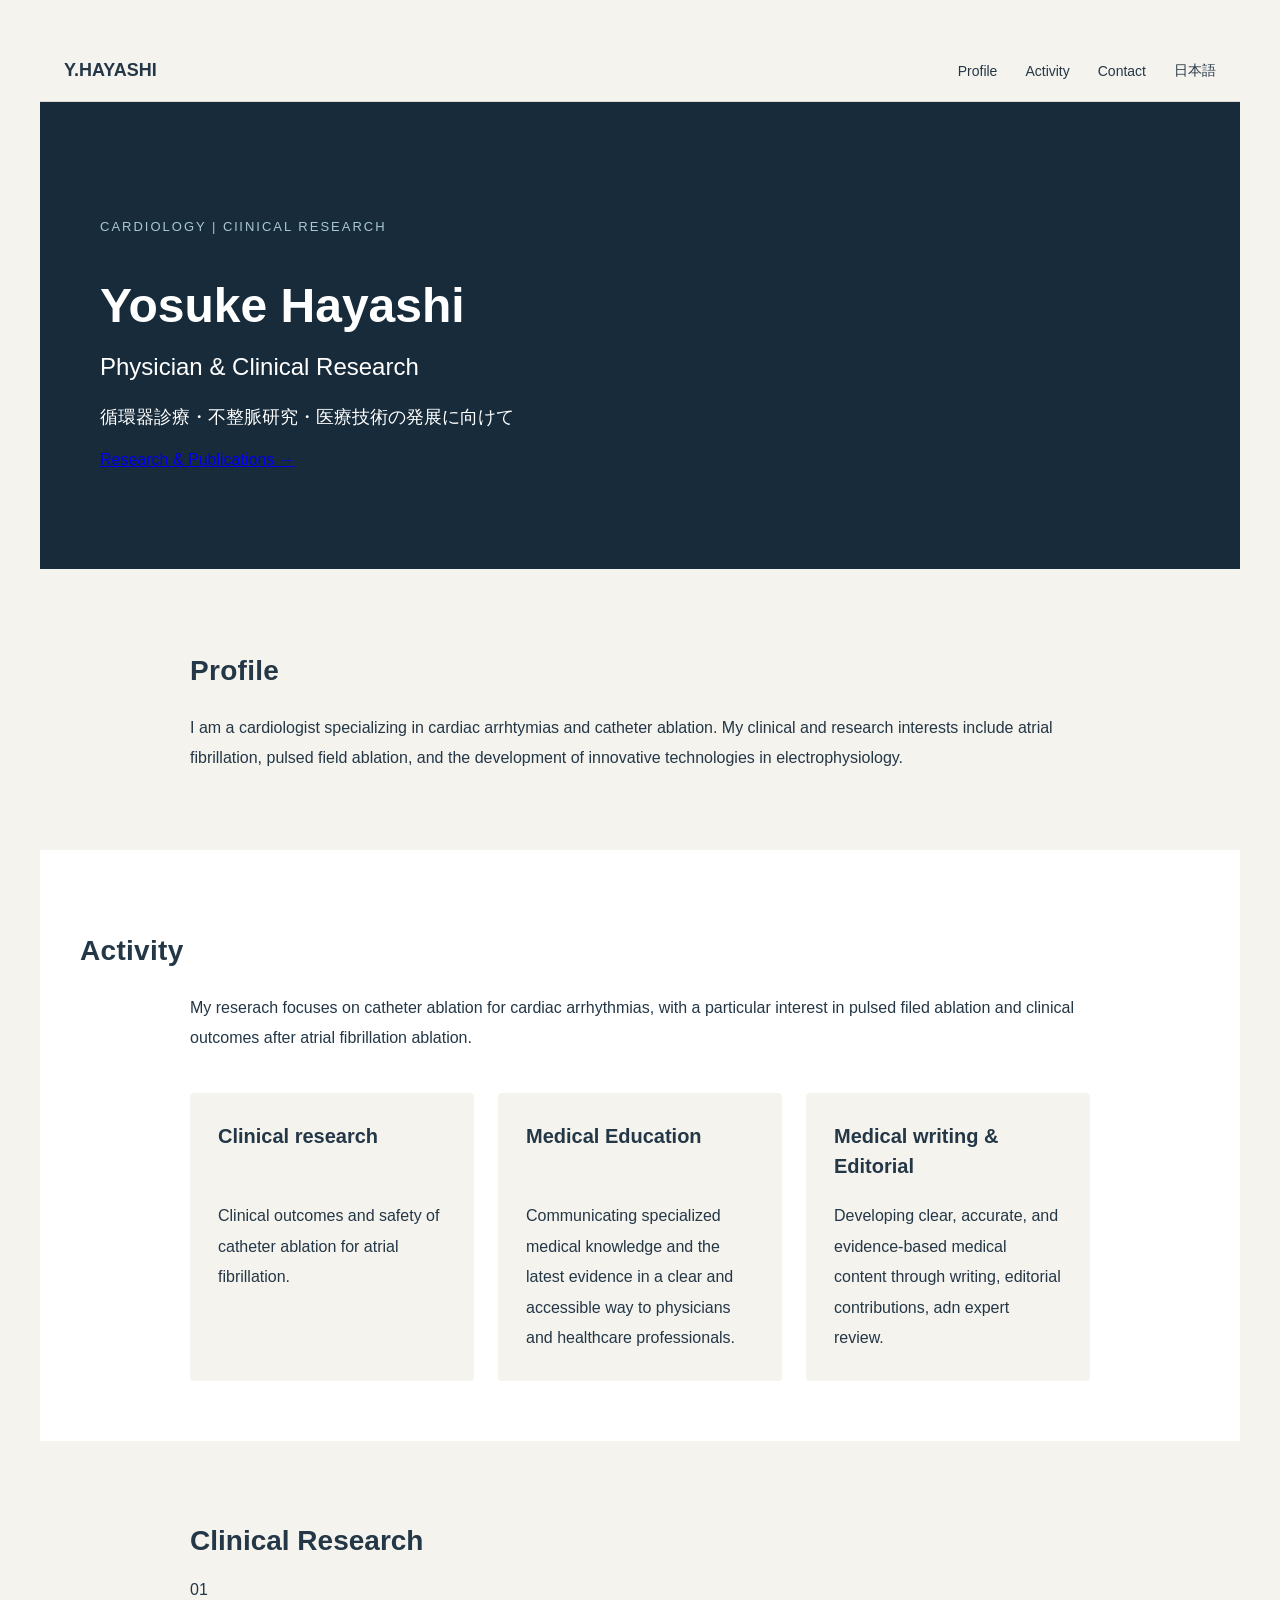
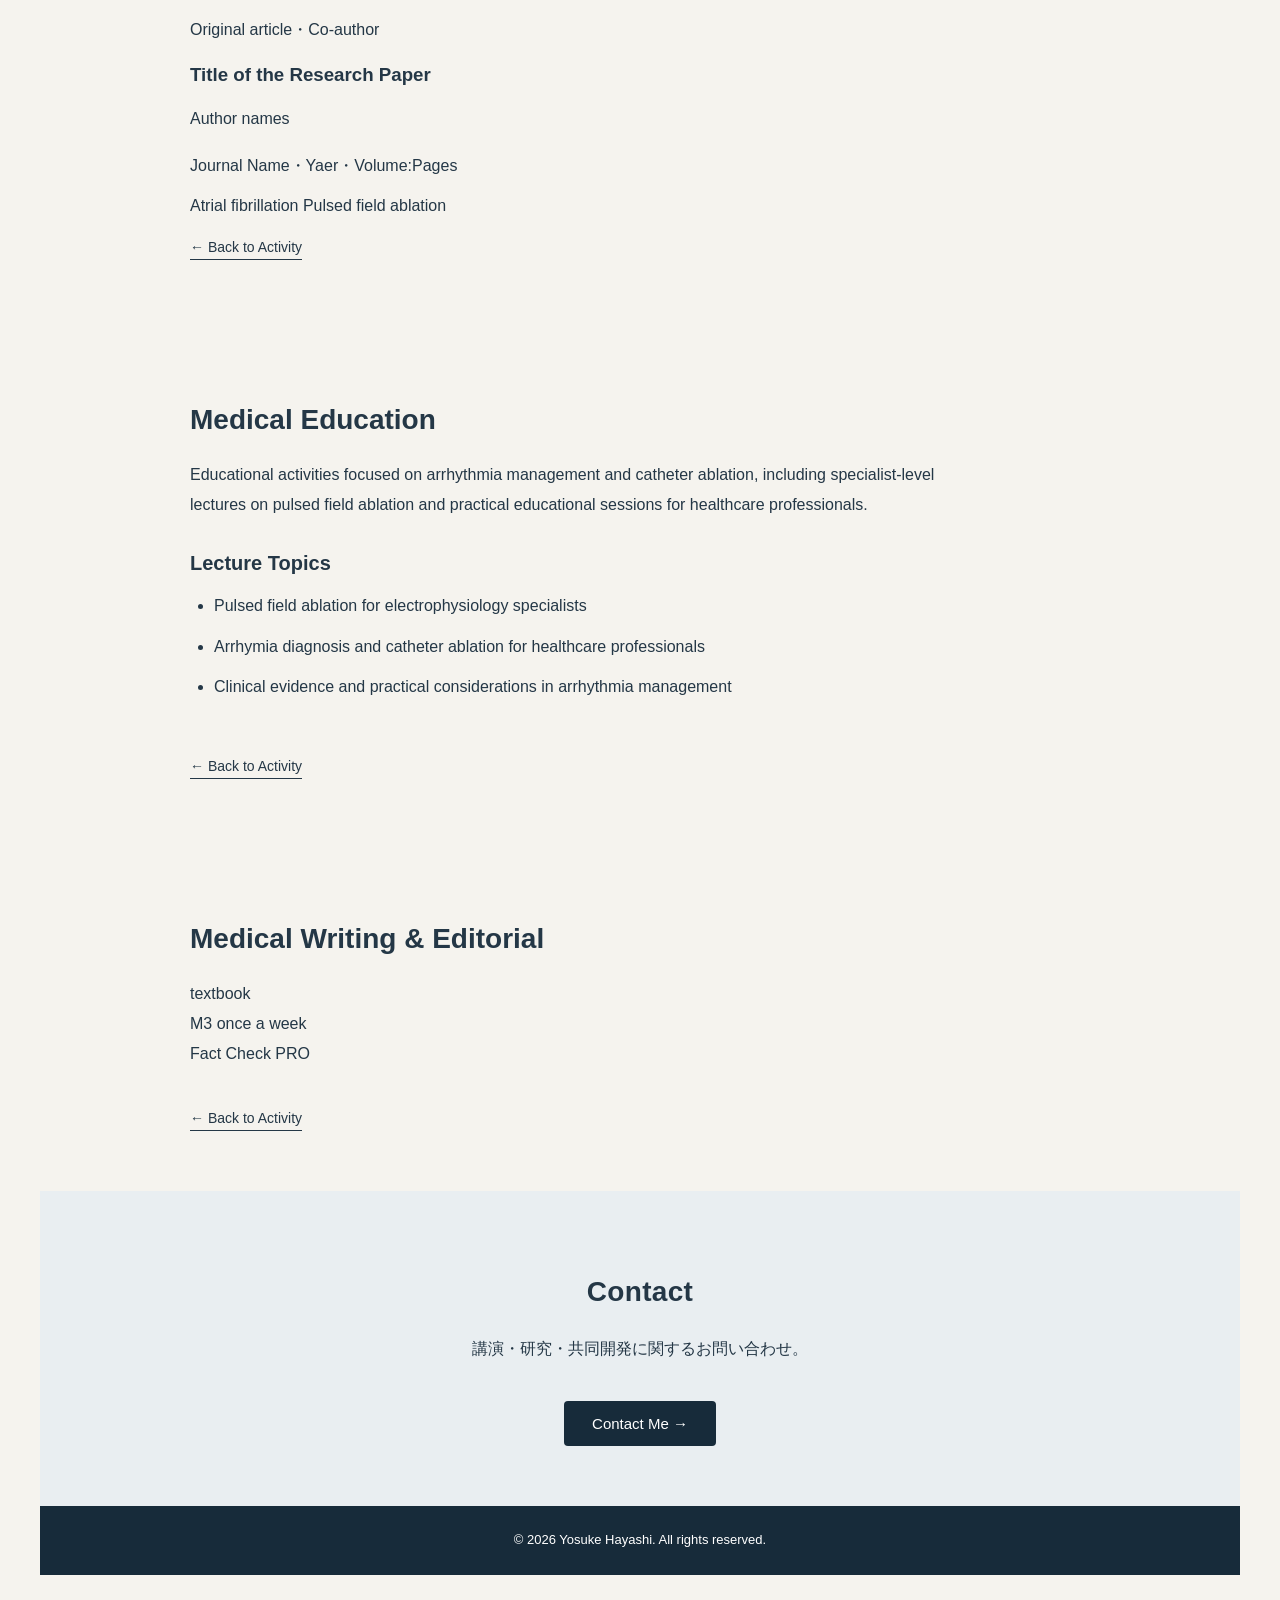
==== index.html @ 419565f1 "Add article structure for clinical research section" ====
<!DOCTYPE html>
<html lang='ja'>
  <head>
    <meta charset='UTF-8'>
    <meta name='viewport' content='width=device-width, initial-scale=1.0'>
    <link rel='stylesheet' href='style.css'> 
    <title>Yosuke Hayashi | Physician & Researcher </title>
  </head>

  <body>
    <header>
      <nav>
        <a href='#' class='logo'>Y.HAYASHI</a>

        <div class='nav-links'>
          <a href='#profile'>Profile</a>
          <a href='#research'>Activity</a>
          <a href='#contact'>Contact</a>
          <a href='ja.html'>日本語</a>
        </div>
      </nav>
    </header>

    <main>
      <section class='hero'>
        <p class='eyebrow'>CARDIOLOGY | ClINICAL RESEARCH</p>
        <h1>Yosuke Hayashi</h1>
        <h2>Physician & Clinical Research</h2>
        <p class='hero-description'>
          循環器診療・不整脈研究・医療技術の発展に向けて
        </p>

        <a href='#research' class='hero-button'>
          Research & Publications →
        </a>
      </section>

      <section id='profile'>
        <h2>Profile</h2>
        <p>I am a cardiologist specializing in cardiac arrhtymias and catheter ablation. My clinical and research interests include
        atrial fibrillation, pulsed field ablation, and the development of innovative technologies in electrophysiology.</p>
      </section>

      <section id='research'>
        <h2>Activity</h2>
        <p>My reserach focuses on catheter ablation for cardiac arrhythmias, with a particular interest in pulsed filed ablation and 
          clinical outcomes after atrial fibrillation ablation.</p>

        <div class='research-cards'>
          <article class='research-card'　id='clinical-research'>
            <a href='#article-details' class='research-card-full-link'>
            <h3>
              Clinical research</h3>
            <p> Clinical outcomes and safety of catheter ablation for atrial fibrillation.</p>
            </a>
          </article>

          <article class = 'research-card' >
            <a href='#education' class='research-card-full-link'>
            <h3>Medical Education</h3>
            <p>Communicating specialized medical knowledge 
              and the latest evidence in a clear and accessible way to physicians and healthcare professionals.</p>
            </a>
          </article>

          <article class='research-card'>
            <a href='#writing' class='research-card-full-link'>
            <h3>Medical writing & Editorial</h3>
            <p>Developing clear, accurate, and evidence-based medical content through 
                 writing, editorial contributions, adn expert review. </p>
            </a>
          </article>

        </div>
      </section>

      <section id='article-details'>
        <h2>Clinical Research</h2>
        <article class='publication>
          <span class='publication-number'>01</span>

          <div class='publication-content'>
            <p class='publication-type'>Original article・Co-author</p>
            <h3>Title of the Research Paper</h3>

            <p class='publication-authors'>Author names</p>

            <p class='publication-journal'>Journal Name・Yaer・Volume:Pages
            </p>

            <div class='publication-tags'>
              <span>Atrial fibrillation</span>
              <span>Pulsed field ablation</span>
            </div>
          </div>
        </article>
            
        <a href='#research'> ← Back to Activity</a>
      </section>

      <section id='education'>
        <h2>Medical Education</h2>
        <p>
          Educational activities focused on arrhythmia management and catheter ablation, 
          including specialist-level lectures on pulsed field ablation and practical educational sessions for healthcare professionals. 
        </p>
        <h3>Lecture Topics</h3>
        <ul>
          <li>Pulsed field ablation for electrophysiology specialists </li>
          <li>Arrhymia diagnosis and catheter ablation for healthcare professionals</li>
          <li>Clinical evidence and practical considerations in arrhythmia management</li>
        </ul>
        <a href='#research'> ← Back to Activity</a>
      </section>

        <section id='writing'>
        <h2>Medical Writing & Editorial</h2>
        <p>
          textbook <br>M3 once a week<br>Fact Check PRO
        </p>
        <a href='#research'> ← Back to Activity</a>
      </section>
      

      <section id='contact'>
        <h2>Contact</h2>
        <p>講演・研究・共同開発に関するお問い合わせ。</p>
        <a href='mailto:ysk.hayashi1988@gmail.com' class='contact-button'>
          Contact Me →
        </a>
      </section>
    </main>
    
    <footer>
      <p>&copy; 2026 Yosuke Hayashi. All rights reserved.</p>
    </footer>
    
  </body>
</html>
---- style.css ----
body {
  font-family: Arial, sans-serif;
  background-color:#f5f3ee;
  color:#243746;
  margin:0;
  padding:40px;
}

h1 {
  font-size:36px;
  font-weight:700;
}

p {
  font-size:18px;
  line-height:1.8;
}

header {
  padding:20px 24px;
  border-bottom:1px solid #ddd9d0;
  position:sticky;
  top:0;
  background-color:#f5f3ee;
  z-index:100;
}

nav {
  display:flex;
  justify-content:space-between;
  align-items:center;
}

.logo{
  font-size:18px;
  font-weight:700;
  color:#243746;
  text-decoration:none;
}

.nav-links {
  display:flex;
  flex-wrap:wrap;
  align-items:center;
  gap:28px;
}

.nav-links a {
  color:#243746;
  text-decoration:none;
  font-size:14px;
}

.hero {
  background-color:#172b3a;
  color:#ffffff;
  padding:100px 60px;
  margin:0;
}

.hero h1 {
  font-size:48px;
  margin-bottom:16px;
}

.hero h2 {
  font-size:24px;
  font-weight:400;
}

.eyebrow {
  color:#a9c7d6;
  font-size:13px;
  letter-spacing:2px;
}

@media (max-width:600px) {
  .hero {
    padding:60px 24px;
  }

  .hero h1{
    font-size:36px;
  }
}

#profile {
  padding:60px 40px;
  max-width:900px;
  margin:0 auto;
}

#profile h2 {
  font-size:28px;
  font-weight:700;
  margin-bottom:24px;
}

#profile p {
  font-size:16px;
  line-height:1.9;
}

@media (max-width:600px) {
  #profile {
    padding:48px 24px;
  }

  #profile h2 {
    font-size:24px;
  }
}

#research {
  background-color:#ffffff;
  padding:60px 40px;
}

#research h2 {
  max-width:900px;
  margin: 9 auto 24px;
  font-size:28px;
  font-weight:700;
}

#research p {
  max-width:900px;
  margin: 0 auto;
  font-size:16px;
  line-height:1.9;
}

@media (max-width:600px) {
  #research {
    padding:48px 24px;
  }

  #research h2 {
    font-size:24px;
  }
}

#contact {
  background-color:#e9eef1;
  padding:60px 40px;
  text-align:center;
}

#contact h2 {
  font-size:28px;
  font-weight:700;
  margin-bottom:24px;
}

#contact p {
  font-size:16px;
  line-height:1.9;
}

@media (max-width:600px) {
  #contact {
    padding:48px 24px;
  }

  #contact h2 {
    font-size:24px;
  }
}


@media (max-width:600px) {
  #header {
    padding:16px 20px;
  }

  .nav-links {
    gap:14px;
  }

  .nav-links a {
    font-size: 12px;
  }
}

.research-cards {
  display:flex;
  gap:24px;
  max-width:900px;
  margin:40px auto 0;
}

.research-card {
  flex:1;
  background-color:#f5f3ee;
  padding:28px;
  border-radius:4px;
}

.research-card h3 {
  font-size:20px;
  line-height:1.5;
  margin-top:0;
  min-height:3em;
}

.research-card p {
  font-size:15px;
  line-height:1.8;
}


@media (max-width: 600px) {
  .research-cards {
    flex-direction: column;
    gap: 16px;
    margin-top: 28px;
  }

  .research-card {
    padding: 24px;
  }
}

#profile h2,
#research h2,
#contact h2 {
  color:#243746;
  line-height:1.3;
  letter-spacing:0.3px;
}

.research-card {
  transition: transform 0.3s ease, box-shadow 0.3s ease;
}

.research-card:hover {
  transform:translateY(-4px);
  box-shadow:0 8px 20px rgba(36, 55, 70, 0.12);
}

footer {
  background-color:#172b3a;
  color:#ffffff;
  text-align:center;
  padding:24px 20px;
}

footer p {
  font-size:13px;
  line-height:1.6;
  margin:0;
}

.contact-button {
  display:inline-block;
  background-color:#172b3a;
  color:#ffffff;
  padding:14px 28px;
  margin-top:20px;
  text-decoration:none;
  border-radius:4px;
  font-size:15px;
  transition:background-color 0.3s ease;
}

.contact-button:hover {
  background-color:#36566b;
}

html {
  scroll-padding-top: 80px;
  scroll-behavior: smooth;
}

#article-details {
  background-color:#f5f3ee;
  padding:60px 40px;
  max-width:900px;
  margin: 0 auto;
}

#article-details h2 {
  font-size:28px;
  margin-bottom: 24px;
}

#article-details p{
  font-size:16px;
  line-height:1.9;
}


@media (max-width: 600px) {
  #article-details {
    padding: 48px 24px;
  }

  #article-details h2 {
    font-size: 24px;
  }
}

.research-card h3 a {
  color:#243746;
  text-decoration:none;
  transition:0.3s ease;
}

.research-card h3 a:hover{
  color:#527b91;
}

#article-details > a {
  display:inline-block;
  margin-top:24px;
  color:#243746;
  text-decoration:none;
  font-size:14px;
  border-bottom:1px solid #243746;
  padding-bottom:4px;
  transition:color 0.3s ease;
}

#article-details > a:hover{
  color:#527b91;
}

#education {
  background-color:#f5f3ee;
  padding:60px 40px;
  max-width:900px;
  margin: 0 auto;
}

#education h2 {
  font-size:28px;
  margin-bottom: 24px;
}

#education p{
  font-size:16px;
  line-height:1.9;
}

#education h3 {
  font-size:20px;
  color:#243746;
  margin-top:32px;
  margin-bottom:16px;
}

#education ul {
  padding-left:24px;
  margin-bottom:32px;
}

#education li {
  font-size:16px;
  line-height:1.9;
  margin-bottom:10px;
  color:#243746;
}


@media (max-width: 600px) {
  #education {
    padding: 48px 24px;
  }

  #education h2 {
    font-size: 24px;
  }
}

#education > a {
  display:inline-block;
  margin-top:24px;
  color:#243746;
  text-decoration:none;
  font-size:14px;
  border-bottom:1px solid #243746;
  padding-bottom:4px;
  transition:color 0.3s ease;
}

#education > a:hover{
  color:#527b91;
}

#education p,
#education ul {
  max-width:760px;
}


#writing {
  background-color:#f5f3ee;
  padding:60px 40px;
  max-width:900px;
  margin: 0 auto;
}

#writing h2 {
  font-size:28px;
  margin-bottom: 24px;
}

#writing p{
  font-size:16px;
  line-height:1.9;
}


@media (max-width: 600px) {
  #writing {
    padding: 48px 24px;
  }

  #writing h2 {
    font-size: 24px;
  }
}

#writing > a {
  display:inline-block;
  margin-top:24px;
  color:#243746;
  text-decoration:none;
  font-size:14px;
  border-bottom:1px solid #243746;
  padding-bottom:4px;
  transition:color 0.3s ease;
}

#writing > a:hover{
  color:#527b91;
}

.research-card a{
  text-decoration:none
}


.research-card-full-link {
  display:block;
  color:inherit;
  text-decoration:none;
}

.research-card-full-linke:hover {
  color:#527b91;
}
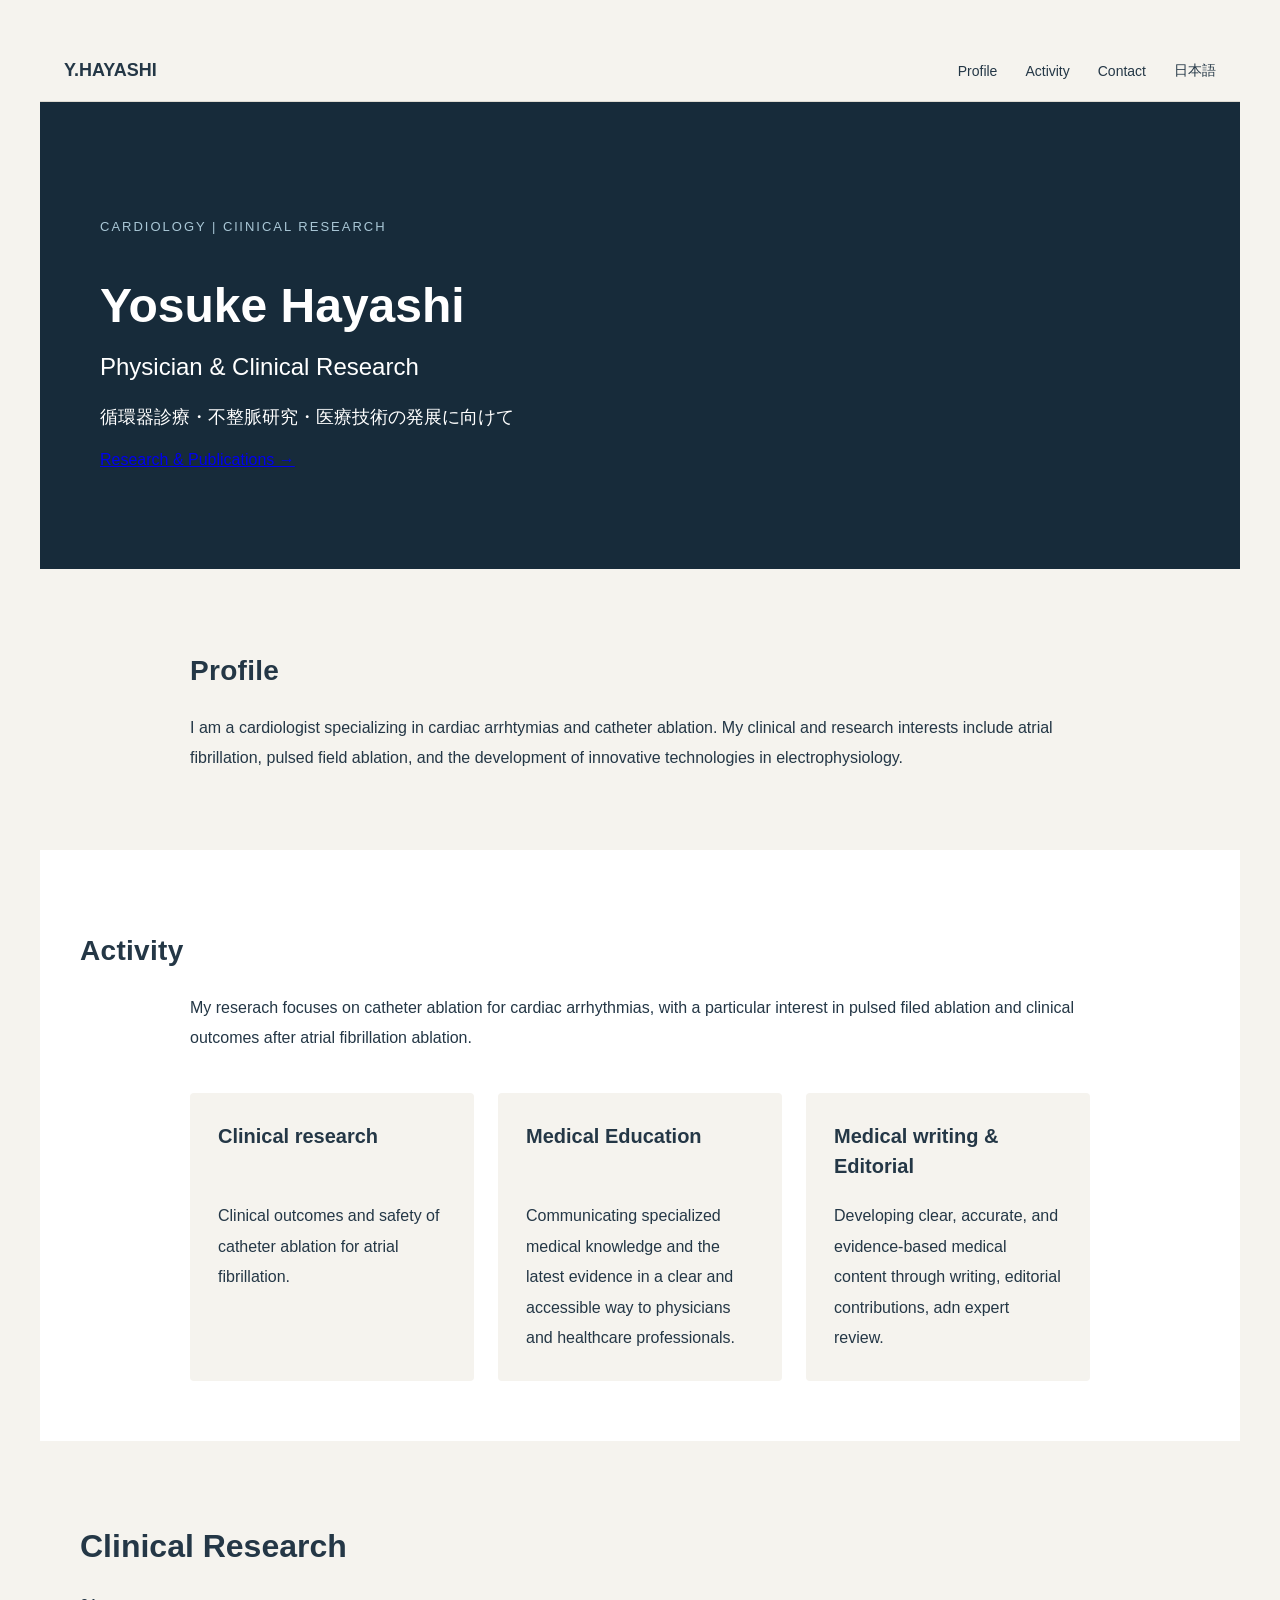
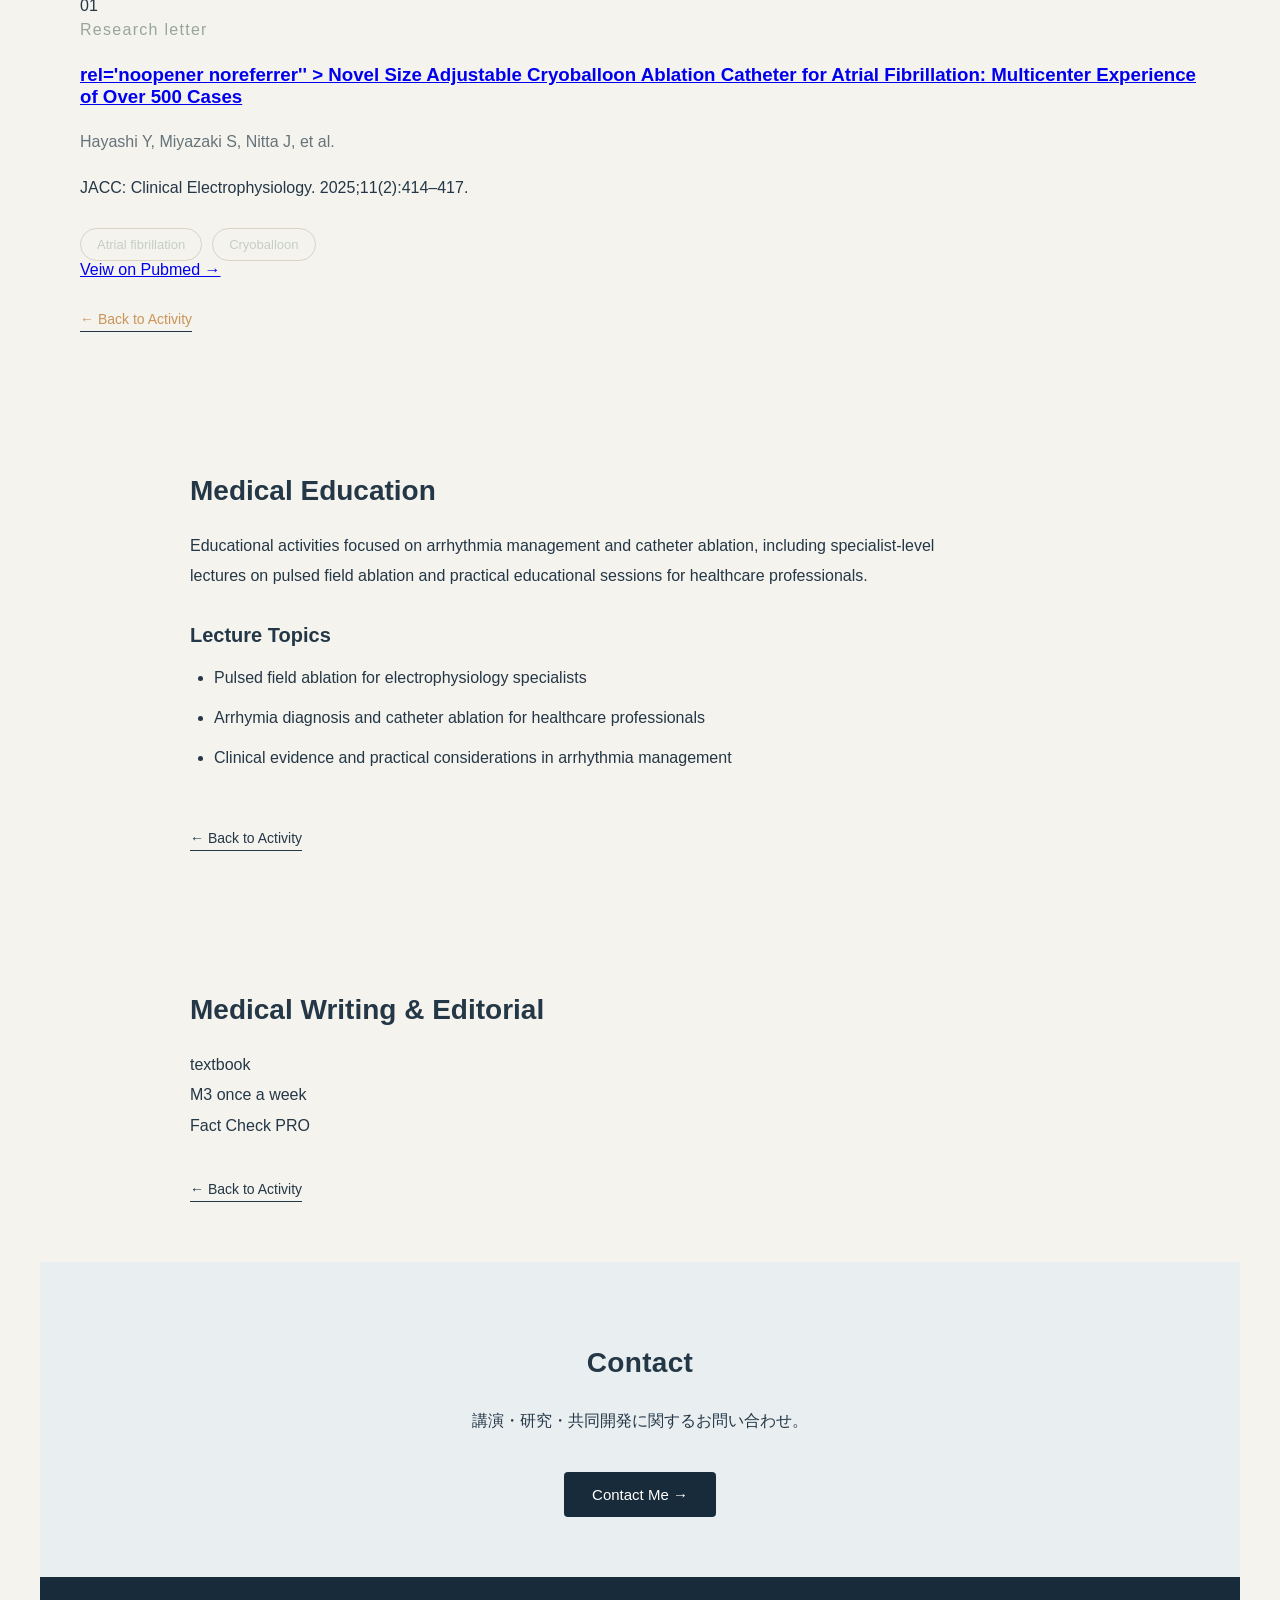
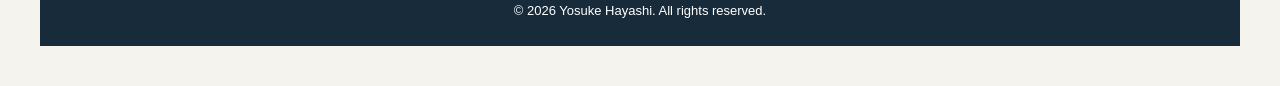
==== commit 10ce5aa1: "Revise publication entry in index.html Updated publication details including type, title, authors, j" ====
--- a/index.html
+++ b/index.html
@@ -80,18 +80,33 @@
           <span class='publication-number'>01</span>
 
           <div class='publication-content'>
-            <p class='publication-type'>Original article・Co-author</p>
-            <h3>Title of the Research Paper</h3>
+            <p class='publication-type'>Research letter</p>
+            <h3>
+              <a href='https://pubmed.ncbi.nlm.nih.gov/39665710/'
+                target='_blank'>
+                rel='noopener noreferrer''
+                >
+               Novel Size Adjustable Cryoballoon Ablation Catheter for Atrial Fibrillation: Multicenter Experience of Over 500 Cases
+              </a>
+            </h3>
 
-            <p class='publication-authors'>Author names</p>
+            <p class='publication-authors'>Hayashi Y, Miyazaki S, Nitta J, et al.</p>
 
-            <p class='publication-journal'>Journal Name・Yaer・Volume:Pages
+            <p class='publication-journal'>JACC: Clinical Electrophysiology. 2025;11(2):414–417.
             </p>
 
             <div class='publication-tags'>
               <span>Atrial fibrillation</span>
-              <span>Pulsed field ablation</span>
+              <span>Cryoballoon</span>
             </div>
+
+            <a class='publication-link'
+              href='https://pubmed.ncbi.nlm.nih.gov/39665710/'
+              target='_blank'
+              rel='noopener noreferrer'
+              >
+              Veiw on Pubmed →
+            </a>
           </div>
         </article>
             
--- a/style.css
+++ b/style.css
@@ -274,14 +274,15 @@
 
 #article-details {
   background-color:#f5f3ee;
+  color:#243746;
   padding:60px 40px;
-  max-width:900px;
+  max-width:1400px;
   margin: 0 auto;
 }
 
 #article-details h2 {
-  font-size:28px;
-  margin-bottom: 24px;
+  font-size:32px;
+  margin-bottom: 32px;
 }
 
 #article-details p{
@@ -451,5 +452,79 @@
   color:#527b91;
 }
 
-
-
+.publication {
+  display:grid;
+  grid-template-columns:140px 1fr;
+  gap:26px;
+  padding:40px 0;
+  border-top:1px solid #d9d2c5;
+}
+
+.publication-number {
+  color:#c99558;
+  font-size:18px;
+}
+
+.publication-content {
+  mind-width:0;
+}
+
+.publication-type {
+  color:#98a69a;
+  font-size:13px;
+  letter-spacing:0.08em;
+  margin:0 0 18px;
+}
+
+.publicaiton-content h3 {
+  color:#243746;
+  font-size:30px;
+  line-height:1.4;
+  margin:0 0 24px;
+}
+
+.publication-authors,
+.publication-journals {
+  color:#66747a;
+  font-size:15px;
+  line-height:1.8;
+}
+
+.publication-tags {
+  display:flex;
+  flex-wrap:wrap;
+  gap: 10px;
+  margin-top:24px;
+}
+
+.publication-tags span {
+  border:1px solid #d9d2c5;
+  border-radius:24px;
+  padding:8px 16px;
+  color:#c4cec5;
+  font-size:13px;
+  background-color: #f5f3ee;
+}
+
+#article-details > a {
+  display:inline-block;
+  margin-top:32px;
+  color:#c99558;
+  text-decoration:none;
+}
+
+@media (max-width: 600px) {
+  #article-details {
+    padding: 48px 24px;
+  }
+
+  .publication {
+    grid-template-columns: 1fr;
+    gap: 16px;
+  }
+
+  .publication-content h3 {
+    font-size: 24px;
+  }
+}
+
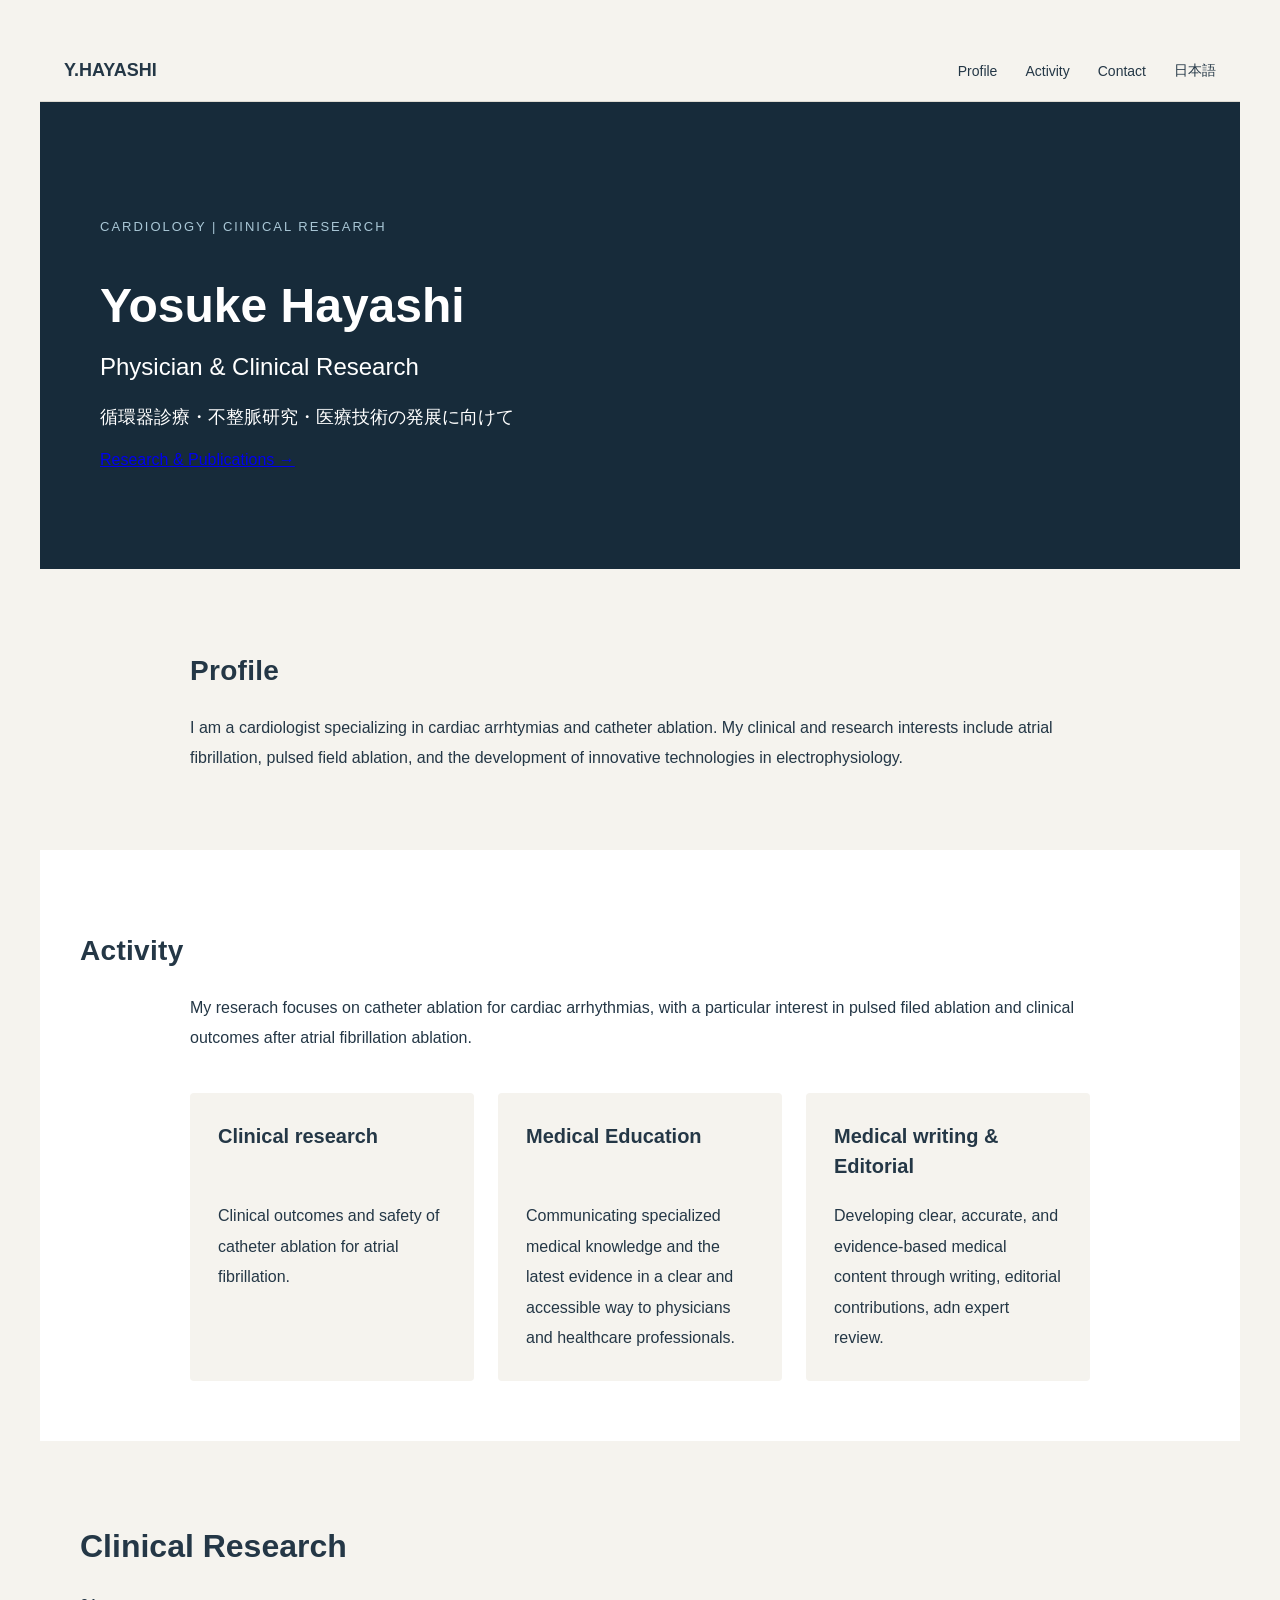
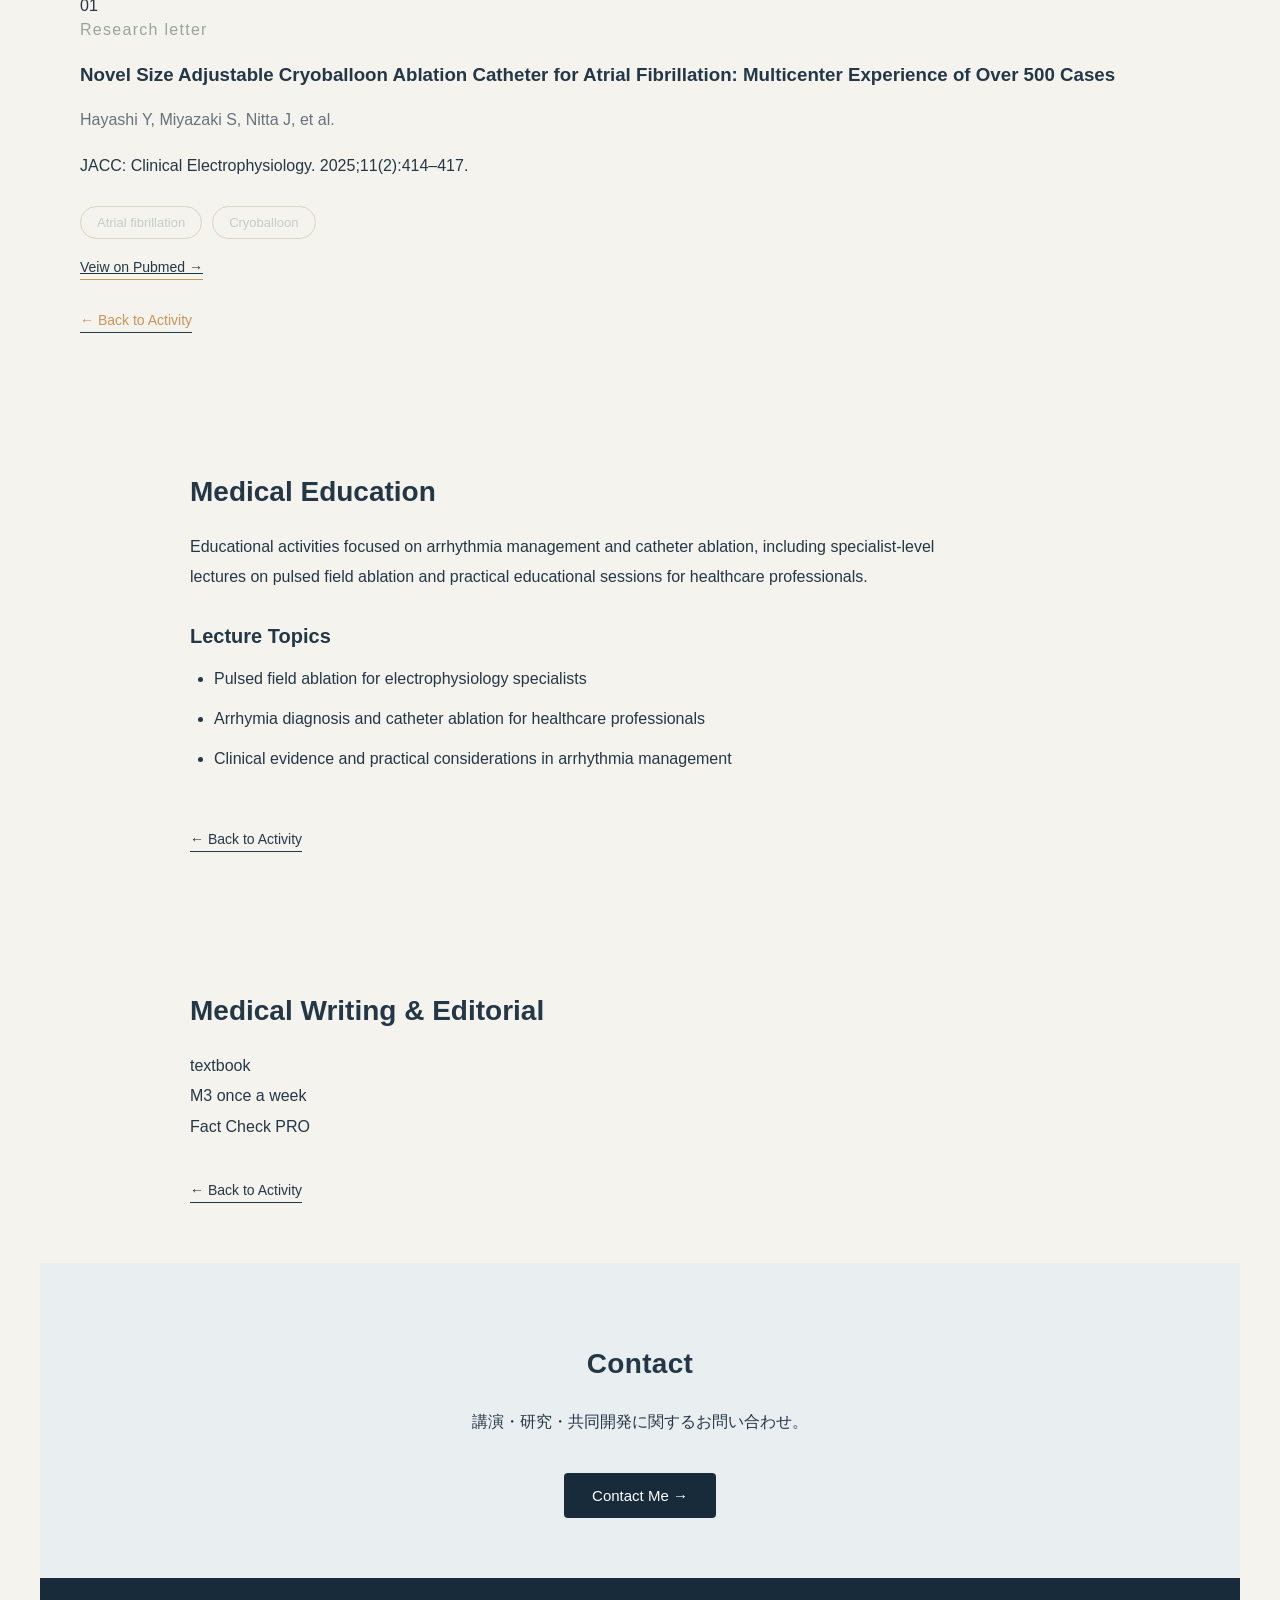
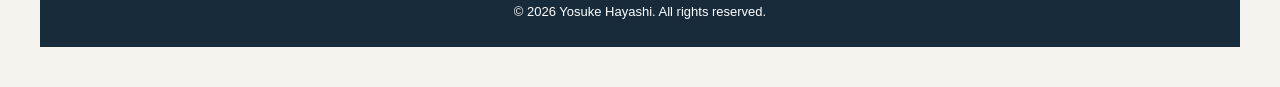
==== commit 696fdc76: "Fix HTML attributes for publication link" ====
--- a/index.html
+++ b/index.html
@@ -83,7 +83,7 @@
             <p class='publication-type'>Research letter</p>
             <h3>
               <a href='https://pubmed.ncbi.nlm.nih.gov/39665710/'
-                target='_blank'>
+                target='_blank'
                 rel='noopener noreferrer''
                 >
                Novel Size Adjustable Cryoballoon Ablation Catheter for Atrial Fibrillation: Multicenter Experience of Over 500 Cases
--- a/style.css
+++ b/style.css
@@ -483,6 +483,16 @@
   margin:0 0 24px;
 }
 
+.publication-content h3 a {
+  color:#243746;
+  text-decoration:none;
+  transition:color 0.3s ease;
+}
+
+.publication-content h3 a:hover {
+  color:#527b91;
+}
+
 .publication-authors,
 .publication-journals {
   color:#66747a;
@@ -506,6 +516,22 @@
   background-color: #f5f3ee;
 }
 
+
+.publication-link {
+  display:inline-block;
+  margin-top:20px;
+  color:#243746;
+  text-deocration:none;
+  font-size:14px;
+  border-bottom:1px solid #c99558;
+  padding-bottom:4px;
+  transition:color 0.3s ease;
+}
+
+.publication-link:hover {
+  color:#527b91;
+}
+
 #article-details > a {
   display:inline-block;
   margin-top:32px;
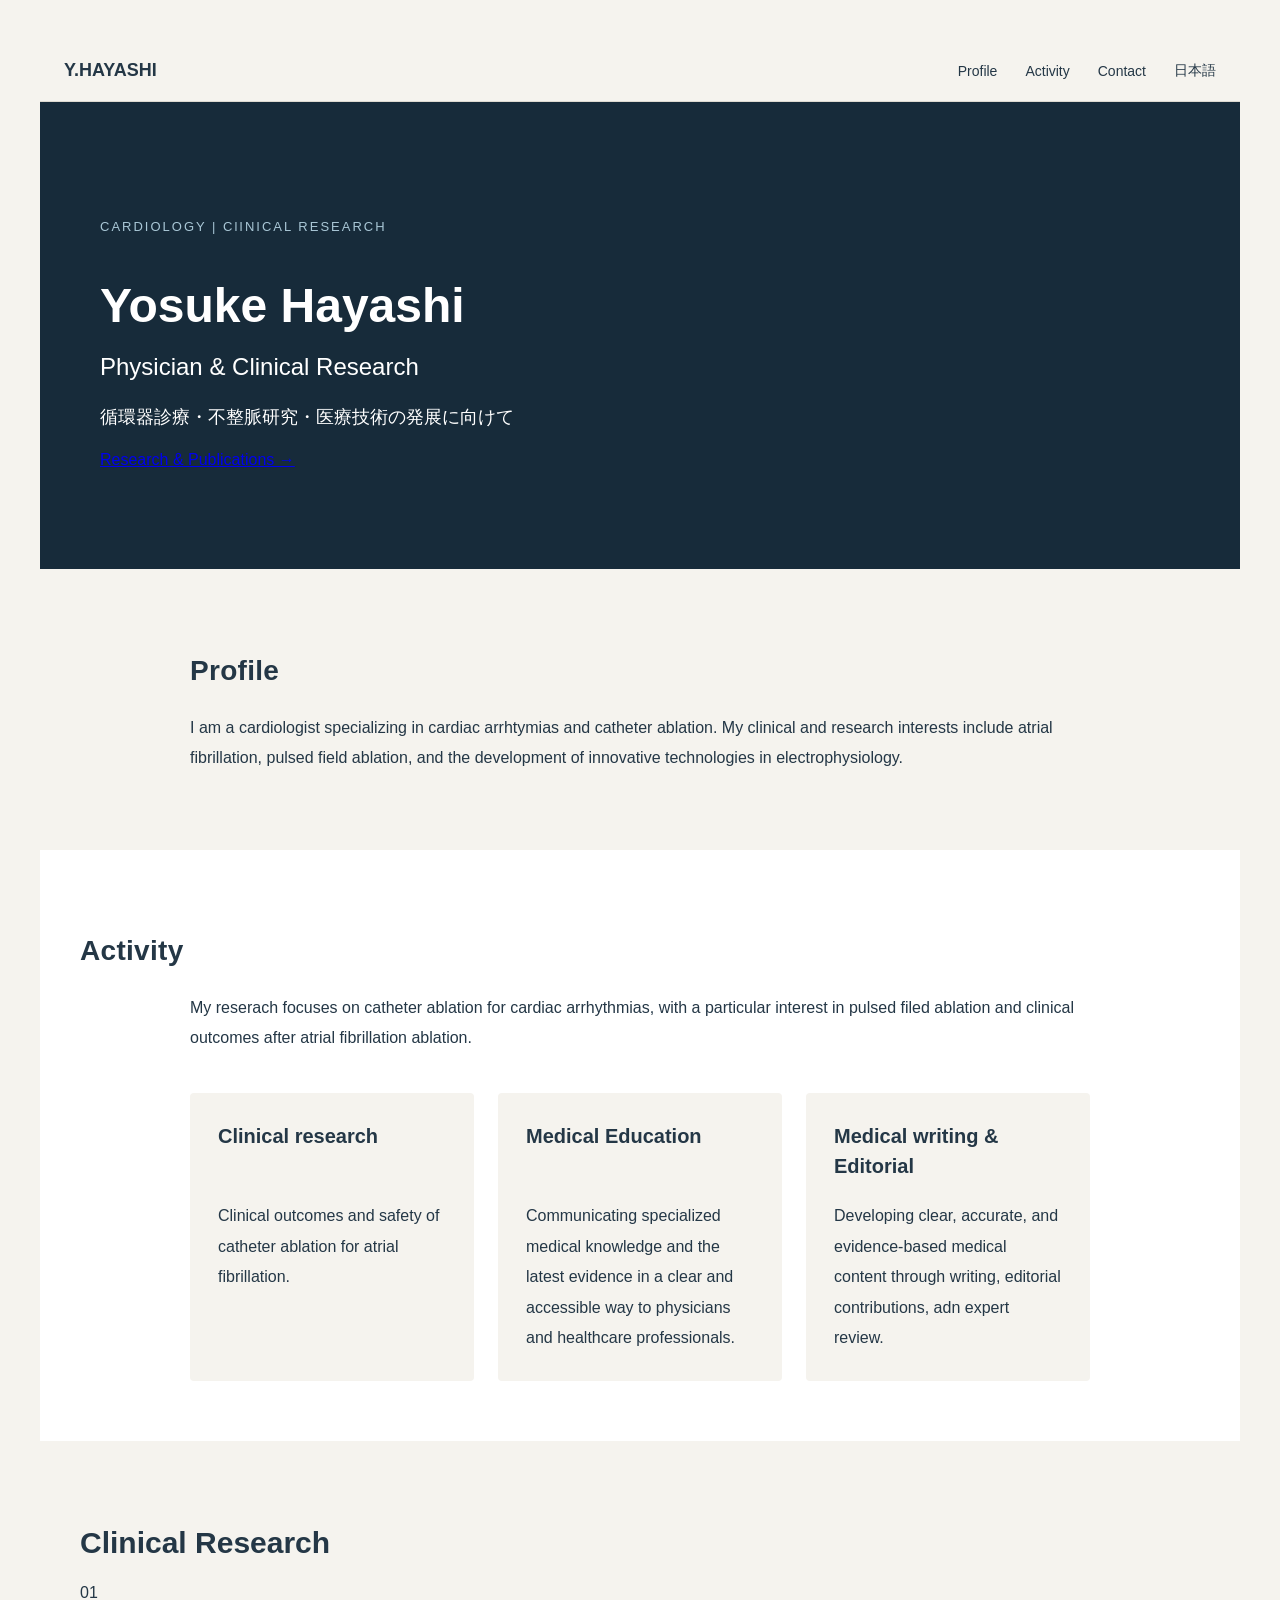
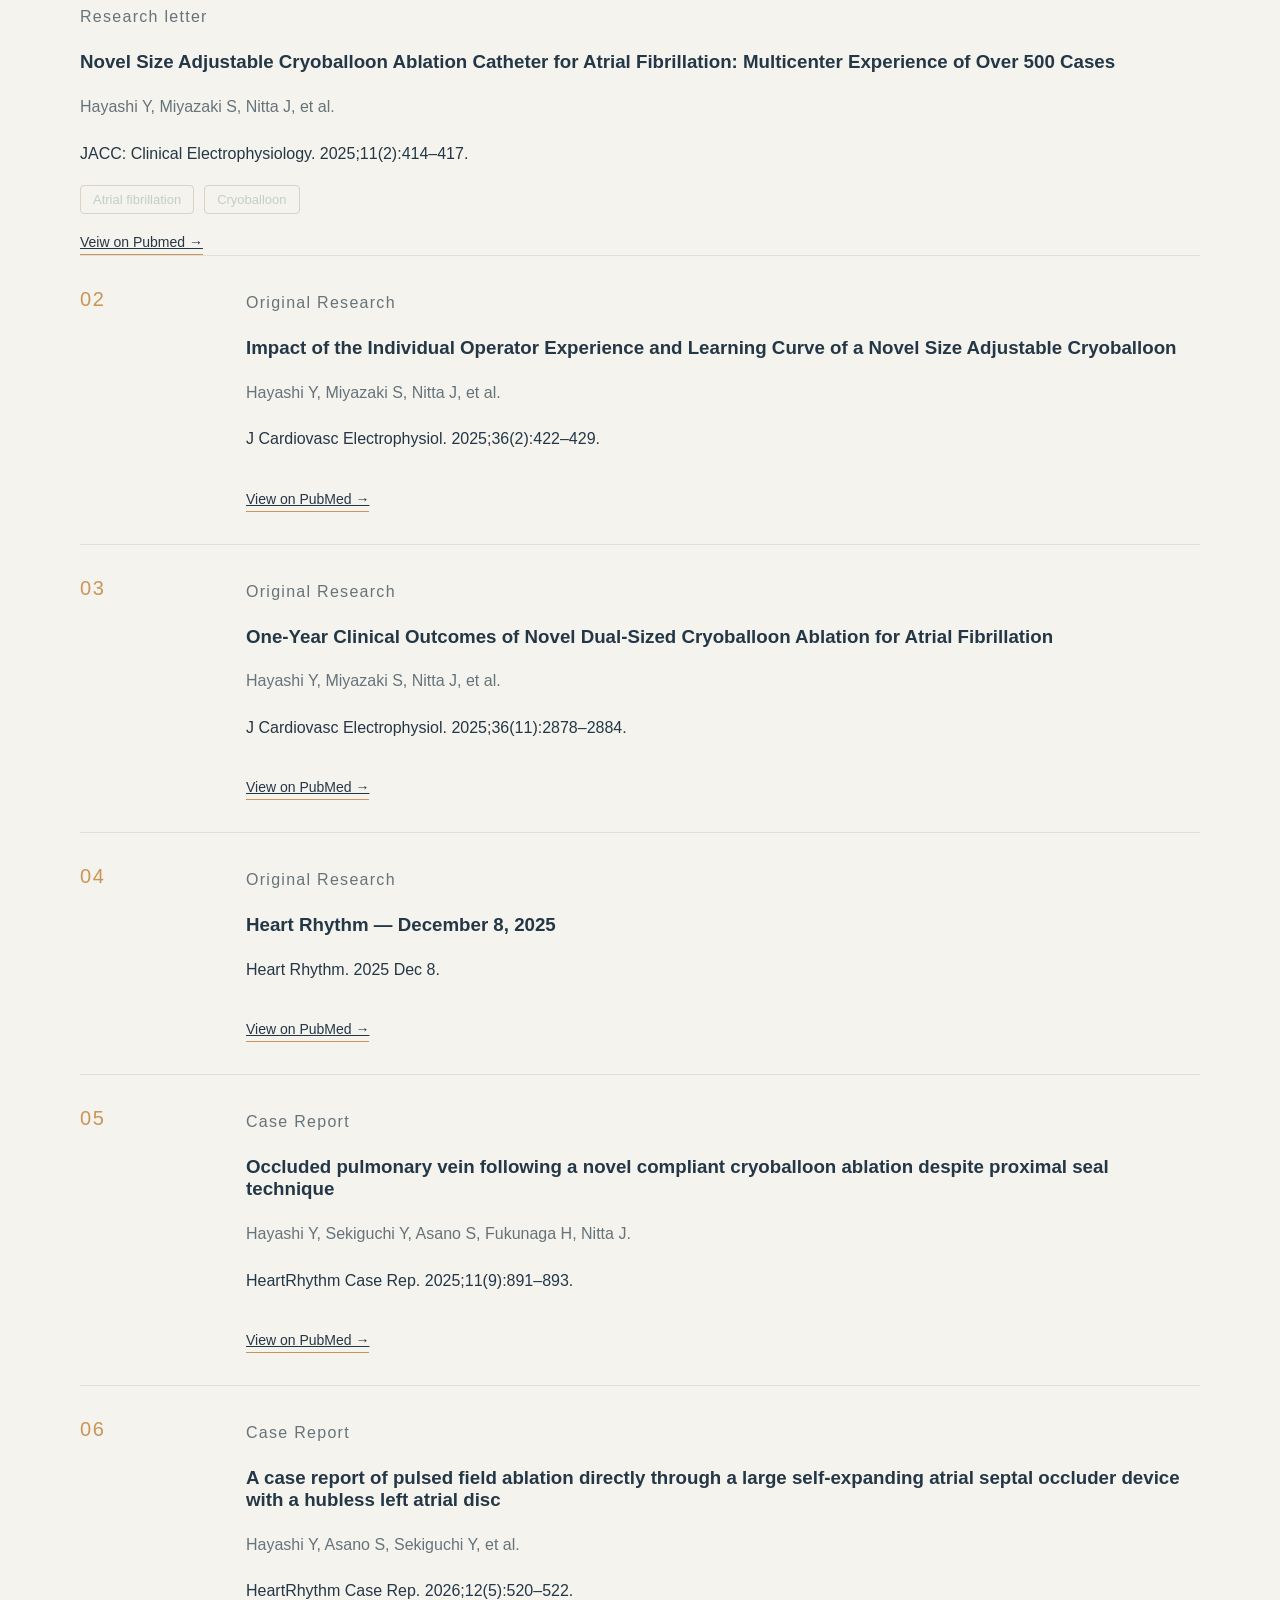
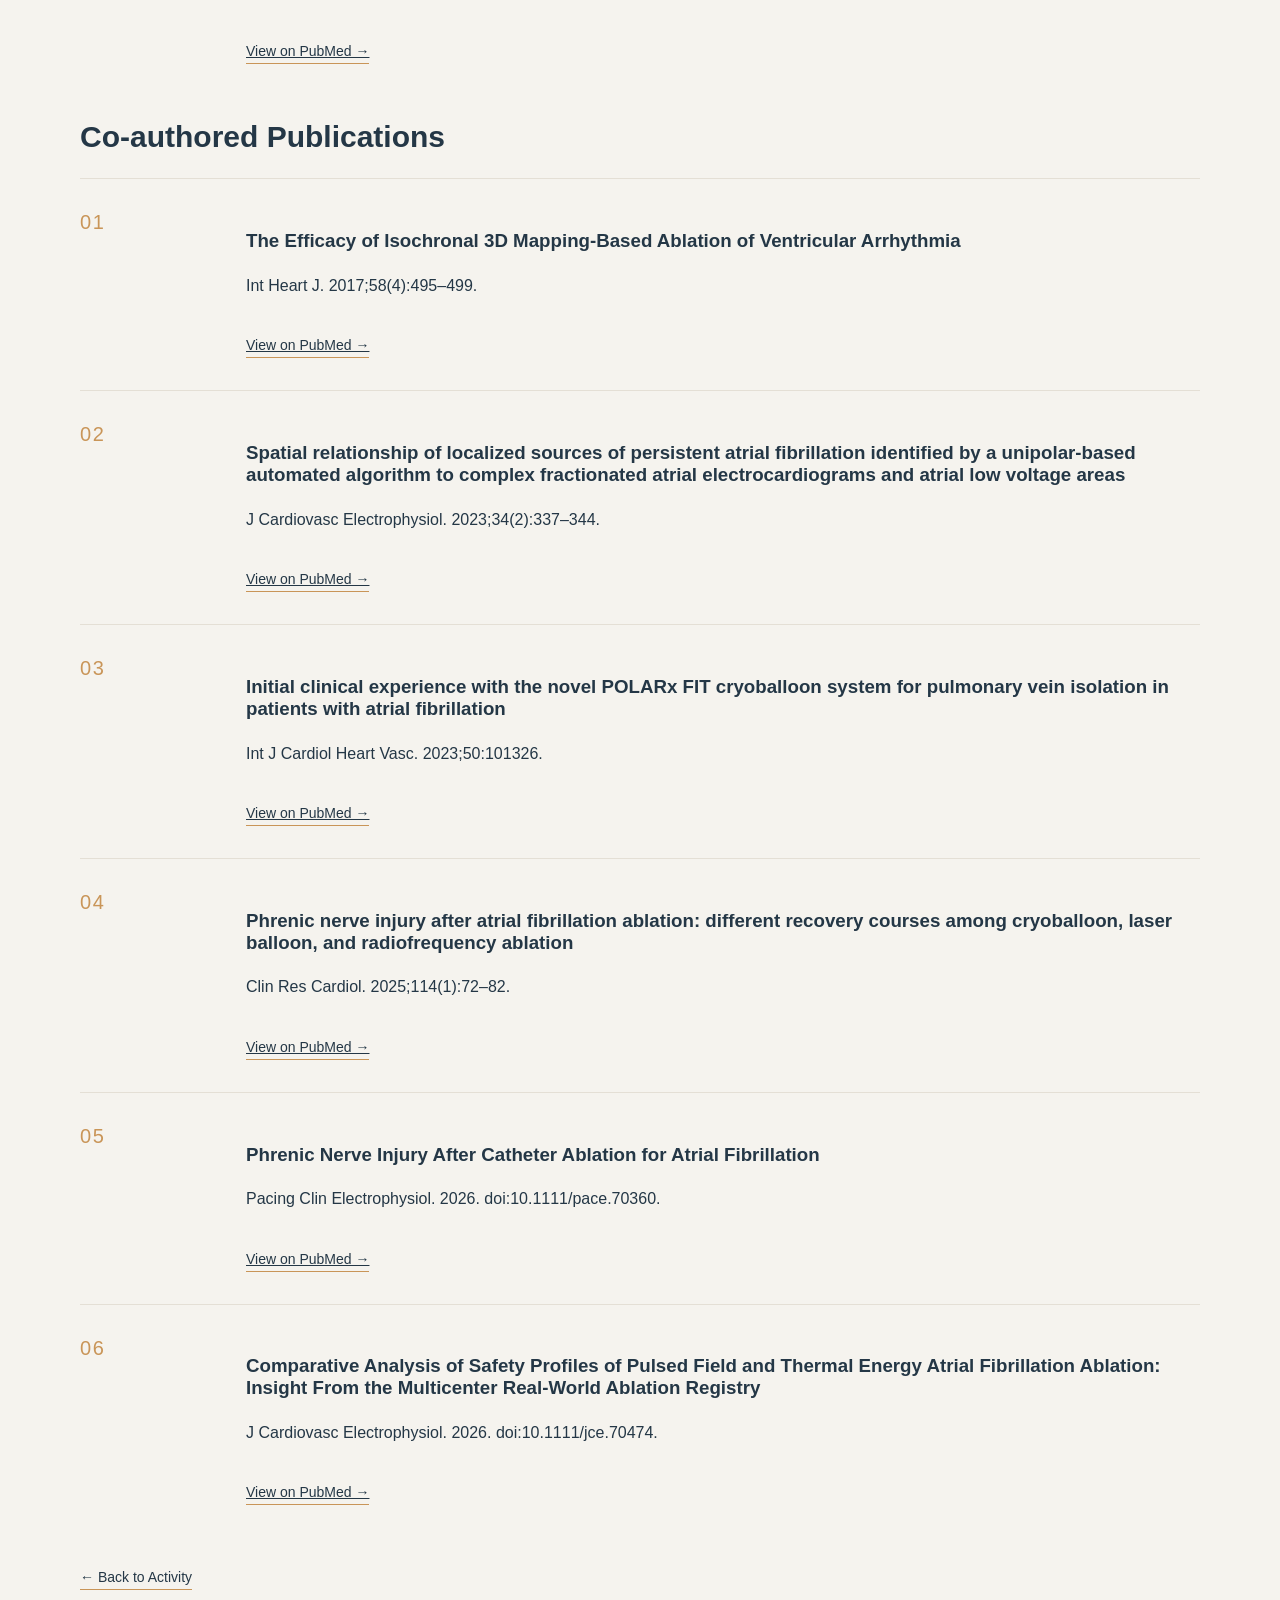
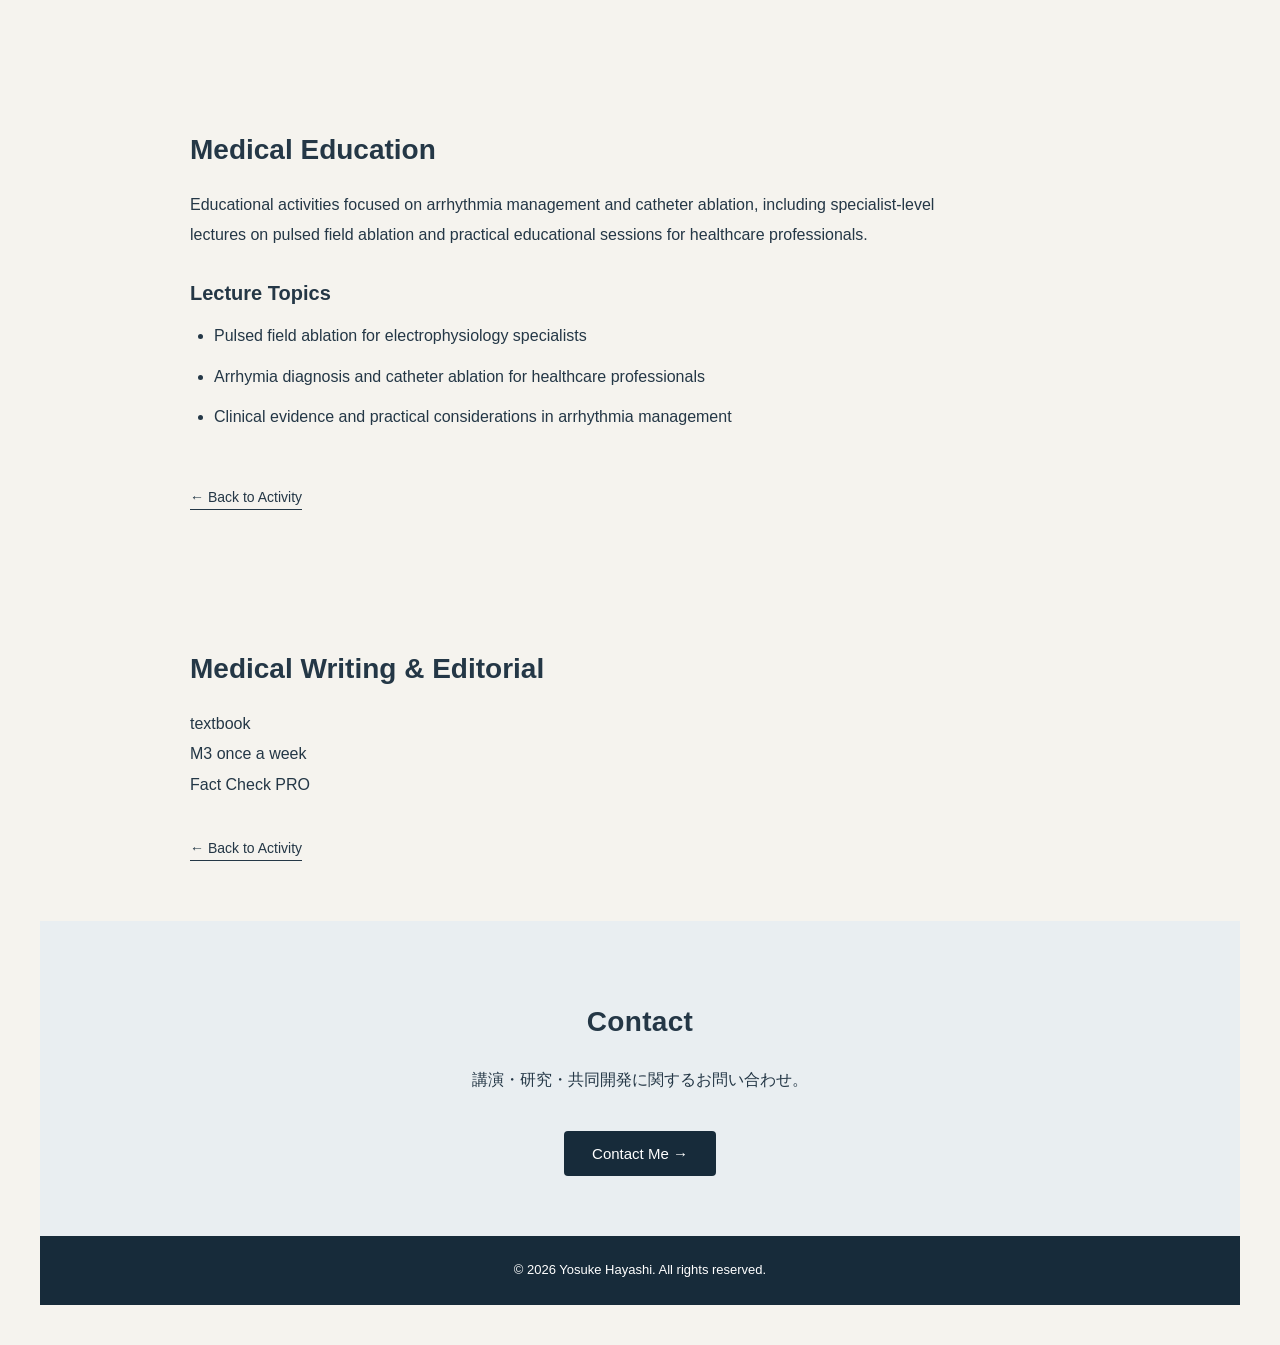
==== commit 0271b2c4: "Update publication entries in index.html" ====
--- a/index.html
+++ b/index.html
@@ -78,38 +78,212 @@
         <h2>Clinical Research</h2>
         <article class='publication>
           <span class='publication-number'>01</span>
-
           <div class='publication-content'>
             <p class='publication-type'>Research letter</p>
             <h3>
               <a href='https://pubmed.ncbi.nlm.nih.gov/39665710/'
-                target='_blank'
-                rel='noopener noreferrer''
-                >
+                target='_blank'　rel='noopener noreferrer''>
                Novel Size Adjustable Cryoballoon Ablation Catheter for Atrial Fibrillation: Multicenter Experience of Over 500 Cases
               </a>
             </h3>
-
             <p class='publication-authors'>Hayashi Y, Miyazaki S, Nitta J, et al.</p>
-
-            <p class='publication-journal'>JACC: Clinical Electrophysiology. 2025;11(2):414–417.
-            </p>
-
+            <p class='publication-journal'>JACC: Clinical Electrophysiology. 2025;11(2):414–417.</p>
             <div class='publication-tags'>
               <span>Atrial fibrillation</span>
               <span>Cryoballoon</span>
             </div>
-
             <a class='publication-link'
               href='https://pubmed.ncbi.nlm.nih.gov/39665710/'
-              target='_blank'
-              rel='noopener noreferrer'
-              >
-              Veiw on Pubmed →
+              target='_blank' rel='noopener noreferrer'> Veiw on Pubmed → </a>
+          </div>
+        </article>
+
+        <article class="publication">
+          <span class="publication-number">02</span>
+          <div class="publication-content">
+          <p class="publication-type">Original Research</p>
+          <h3>
+            <a href="https://pubmed.ncbi.nlm.nih.gov/39716407/"
+             target="_blank" rel="noopener noreferrer">
+              Impact of the Individual Operator Experience and Learning Curve of a Novel Size Adjustable Cryoballoon
             </a>
-          </div>
-        </article>
-            
+           </h3>
+          <p class="publication-authors">Hayashi Y, Miyazaki S, Nitta J, et al.</p>
+          <p class="publication-journal">J Cardiovasc Electrophysiol. 2025;36(2):422–429.</p>
+          <a class="publication-link" href="https://pubmed.ncbi.nlm.nih.gov/39716407/"
+             target="_blank" rel="noopener noreferrer">View on PubMed →</a>
+           </div>
+        </article>
+        
+        <article class="publication">
+          <span class="publication-number">03</span>
+          <div class="publication-content">
+            <p class="publication-type">Original Research</p>
+            <h3>
+              <a href="https://pubmed.ncbi.nlm.nih.gov/40823864/"
+                target="_blank" rel="noopener noreferrer">
+                One-Year Clinical Outcomes of Novel Dual-Sized Cryoballoon Ablation for Atrial Fibrillation
+              </a>
+            </h3>
+            <p class="publication-authors">Hayashi Y, Miyazaki S, Nitta J, et al.</p>
+            <p class="publication-journal">J Cardiovasc Electrophysiol. 2025;36(11):2878–2884.</p>
+            <a class="publication-link" href="https://pubmed.ncbi.nlm.nih.gov/40823864/"
+              target="_blank" rel="noopener noreferrer">View on PubMed →</a>    
+          </div>
+        </article>            
+
+        <article class="publication">
+          <span class="publication-number">04</span>
+          <div class="publication-content">
+            <p class="publication-type">Original Research</p>
+            <h3>
+              <a href="https://pubmed.ncbi.nlm.nih.gov/41371531/"
+                target="_blank" rel="noopener noreferrer">
+                Heart Rhythm — December 8, 2025
+              </a>
+            </h3>
+            <p class="publication-journal">Heart Rhythm. 2025 Dec 8.</p>
+            <a class="publication-link"
+              href="https://pubmed.ncbi.nlm.nih.gov/41371531/"
+              target="_blank" rel="noopener noreferrer">View on PubMed →</a>
+          </div>
+        </article>
+
+        <article class="publication">
+          <span class="publication-number">05</span>
+          <div class="publication-content">
+            <p class="publication-type">Case Report</p> 
+            <h3>
+              <a href="https://pubmed.ncbi.nlm.nih.gov/41333922/"
+                target="_blank" rel="noopener noreferrer">
+                Occluded pulmonary vein following a novel compliant cryoballoon ablation despite proximal seal technique
+                </a>
+                </h3>
+            <p class="publication-authors">
+              Hayashi Y, Sekiguchi Y, Asano S, Fukunaga H, Nitta J.
+            </p>
+            <p class="publication-journal">
+              HeartRhythm Case Rep. 2025;11(9):891–893.
+            </p>
+            <a class="publication-link"
+              href="https://pubmed.ncbi.nlm.nih.gov/41333922/"
+              target="_blank" rel="noopener noreferrer">View on PubMed →</a>
+          </div>
+        </article>
+        
+        <article class="publication">
+          <span class="publication-number">06</span>
+          <div class="publication-content">      
+            <p class="publication-type">Case Report</p>
+            <h3>
+              <a href="https://pubmed.ncbi.nlm.nih.gov/42181133/"
+                 target="_blank" rel="noopener noreferrer">
+                 A case report of pulsed field ablation directly through a large self-expanding atrial septal occluder device with a hubless left atrial disc
+              </a>
+            </h3>
+            <p class="publication-authors">Hayashi Y, Asano S, Sekiguchi Y, et al.</p>
+            <p class="publication-journal">HeartRhythm Case Rep. 2026;12(5):520–522.</p>
+            <a class="publication-link" href="https://pubmed.ncbi.nlm.nih.gov/42181133/"
+              target="_blank" rel="noopener noreferrer">View on PubMed →</a>
+          </div>
+        </article>
+
+        
+
+        
+
+ <h2>Co-authored Publications</h2>
+
+  <article class="publication">
+    <span class="publication-number">01</span>
+    <div class="publication-content">
+      <h3>
+        <a href="https://pubmed.ncbi.nlm.nih.gov/28717114/"
+           target="_blank" rel="noopener noreferrer">
+          The Efficacy of Isochronal 3D Mapping-Based Ablation of Ventricular Arrhythmia
+        </a>
+      </h3>
+      <p class="publication-journal">Int Heart J. 2017;58(4):495–499.</p>
+      <a class="publication-link" href="https://pubmed.ncbi.nlm.nih.gov/28717114/"
+         target="_blank" rel="noopener noreferrer">View on PubMed →</a>
+    </div>
+  </article>
+
+         <article class="publication">
+    <span class="publication-number">02</span>
+    <div class="publication-content">
+      <h3>
+        <a href="https://pubmed.ncbi.nlm.nih.gov/36423234/"
+           target="_blank" rel="noopener noreferrer">
+          Spatial relationship of localized sources of persistent atrial fibrillation identified by a unipolar-based automated algorithm to complex fractionated atrial electrocardiograms and atrial low voltage areas
+        </a>
+      </h3>
+      <p class="publication-journal">J Cardiovasc Electrophysiol. 2023;34(2):337–344.</p>
+      <a class="publication-link" href="https://pubmed.ncbi.nlm.nih.gov/36423234/"
+         target="_blank" rel="noopener noreferrer">View on PubMed →</a>
+    </div>
+  </article>
+
+        <article class="publication">
+    <span class="publication-number">03</span>
+    <div class="publication-content">
+      <h3>
+        <a href="https://pubmed.ncbi.nlm.nih.gov/38192687/"
+           target="_blank" rel="noopener noreferrer">
+          Initial clinical experience with the novel POLARx FIT cryoballoon system for pulmonary vein isolation in patients with atrial fibrillation
+        </a>
+      </h3>
+      <p class="publication-journal">Int J Cardiol Heart Vasc. 2023;50:101326.</p>
+      <a class="publication-link" href="https://pubmed.ncbi.nlm.nih.gov/38192687/"
+         target="_blank" rel="noopener noreferrer">View on PubMed →</a>
+    </div>
+  </article>
+
+  <article class="publication">
+    <span class="publication-number">04</span>
+    <div class="publication-content">
+      <h3>
+        <a href="https://pubmed.ncbi.nlm.nih.gov/38170250/"
+           target="_blank" rel="noopener noreferrer">
+          Phrenic nerve injury after atrial fibrillation ablation: different recovery courses among cryoballoon, laser balloon, and radiofrequency ablation
+        </a>
+      </h3>
+      <p class="publication-journal">Clin Res Cardiol. 2025;114(1):72–82.</p>
+      <a class="publication-link" href="https://pubmed.ncbi.nlm.nih.gov/38170250/"
+         target="_blank" rel="noopener noreferrer">View on PubMed →</a>
+    </div>
+  </article>
+
+  <article class="publication">
+    <span class="publication-number">05</span>
+    <div class="publication-content">
+      <h3>
+        <a href="https://pubmed.ncbi.nlm.nih.gov/42460808/"
+           target="_blank" rel="noopener noreferrer">
+          Phrenic Nerve Injury After Catheter Ablation for Atrial Fibrillation
+        </a>
+      </h3>
+      <p class="publication-journal">Pacing Clin Electrophysiol. 2026. doi:10.1111/pace.70360.</p>
+      <a class="publication-link" href="https://pubmed.ncbi.nlm.nih.gov/42460808/"
+         target="_blank" rel="noopener noreferrer">View on PubMed →</a>
+    </div>
+  </article>
+
+  <article class="publication">
+    <span class="publication-number">06</span>
+    <div class="publication-content">
+      <h3>
+        <a href="https://pubmed.ncbi.nlm.nih.gov/42555553/"
+           target="_blank" rel="noopener noreferrer">
+          Comparative Analysis of Safety Profiles of Pulsed Field and Thermal Energy Atrial Fibrillation Ablation: Insight From the Multicenter Real-World Ablation Registry
+        </a>
+      </h3>
+      <p class="publication-journal">J Cardiovasc Electrophysiol. 2026. doi:10.1111/jce.70474.</p>
+      <a class="publication-link" href="https://pubmed.ncbi.nlm.nih.gov/42555553/"
+         target="_blank" rel="noopener noreferrer">View on PubMed →</a>
+    </div>
+  </article>
+        
         <a href='#research'> ← Back to Activity</a>
       </section>
 
--- a/style.css
+++ b/style.css
@@ -281,8 +281,8 @@
 }
 
 #article-details h2 {
-  font-size:32px;
-  margin-bottom: 32px;
+  font-size:30px;
+  margin-bottom: 24px;
 }
 
 #article-details p{
@@ -456,13 +456,15 @@
   display:grid;
   grid-template-columns:140px 1fr;
   gap:26px;
-  padding:40px 0;
-  border-top:1px solid #d9d2c5;
+  padding:32px 0;
+  border-top:1px solid #e4dfd5;
 }
 
 .publication-number {
   color:#c99558;
-  font-size:18px;
+  font-size:20px;
+  font-weight:500;
+  letter-spacing: 0.08em;
 }
 
 .publication-content {
@@ -470,7 +472,7 @@
 }
 
 .publication-type {
-  color:#98a69a;
+  color:#66747a;
   font-size:13px;
   letter-spacing:0.08em;
   margin:0 0 18px;
@@ -480,7 +482,7 @@
   color:#243746;
   font-size:30px;
   line-height:1.4;
-  margin:0 0 24px;
+  margin:0 0 16px;
 }
 
 .publication-content h3 a {
@@ -498,19 +500,20 @@
   color:#66747a;
   font-size:15px;
   line-height:1.8;
+  margin: 0 0 6px;
 }
 
 .publication-tags {
   display:flex;
   flex-wrap:wrap;
   gap: 10px;
-  margin-top:24px;
+  margin-top:16px;
 }
 
 .publication-tags span {
   border:1px solid #d9d2c5;
-  border-radius:24px;
-  padding:8px 16px;
+  border-radius:4px;
+  padding:6px 12px;
   color:#c4cec5;
   font-size:13px;
   background-color: #f5f3ee;
@@ -535,8 +538,15 @@
 #article-details > a {
   display:inline-block;
   margin-top:32px;
-  color:#c99558;
-  text-decoration:none;
+  color:#243746;
+  text-decoration:none;
+  border-bottom:1px solid #c99558;
+  padding-bottom:4px;
+  transition:color 0.3s ease;
+}
+
+#artcile-details > a:hover {
+  color:#527b91;
 }
 
 @media (max-width: 600px) {
@@ -550,7 +560,7 @@
   }
 
   .publication-content h3 {
-    font-size: 24px;
-  }
-}
-
+    font-size: 22px;
+  }
+}
+
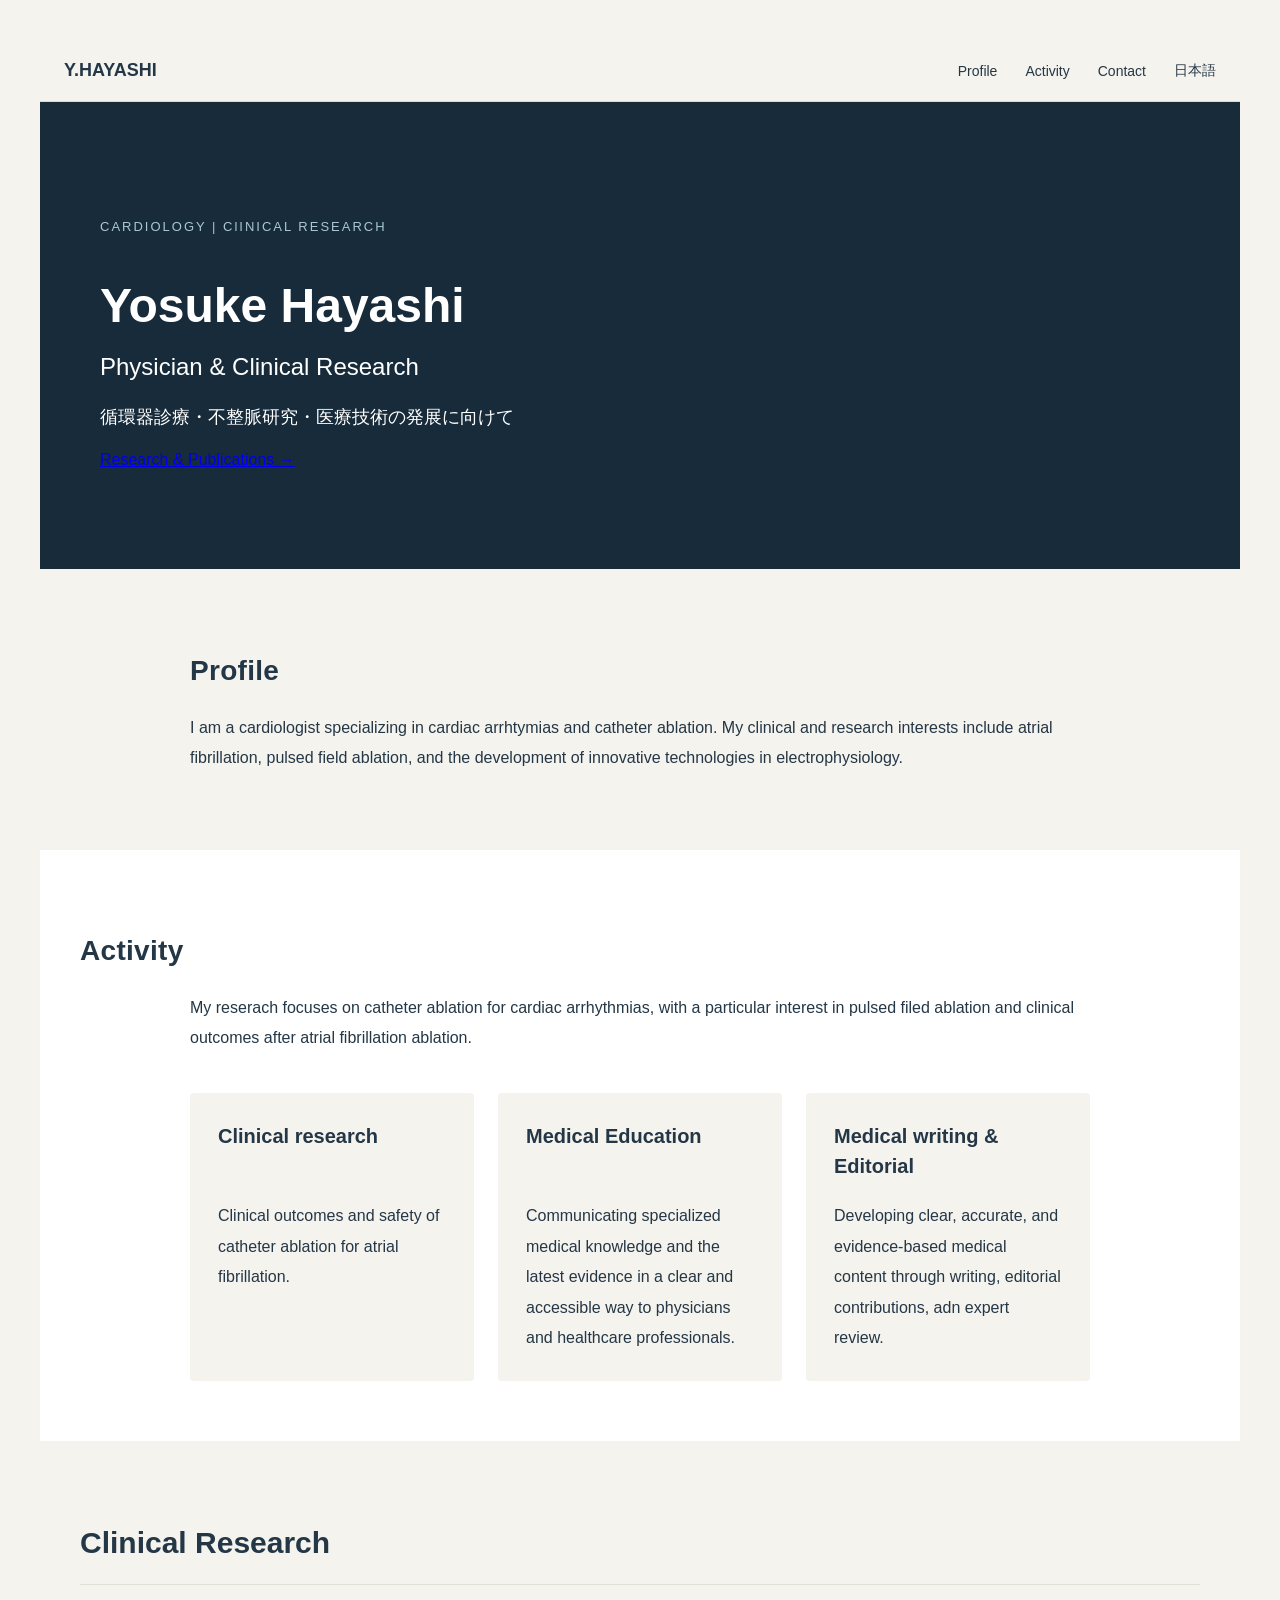
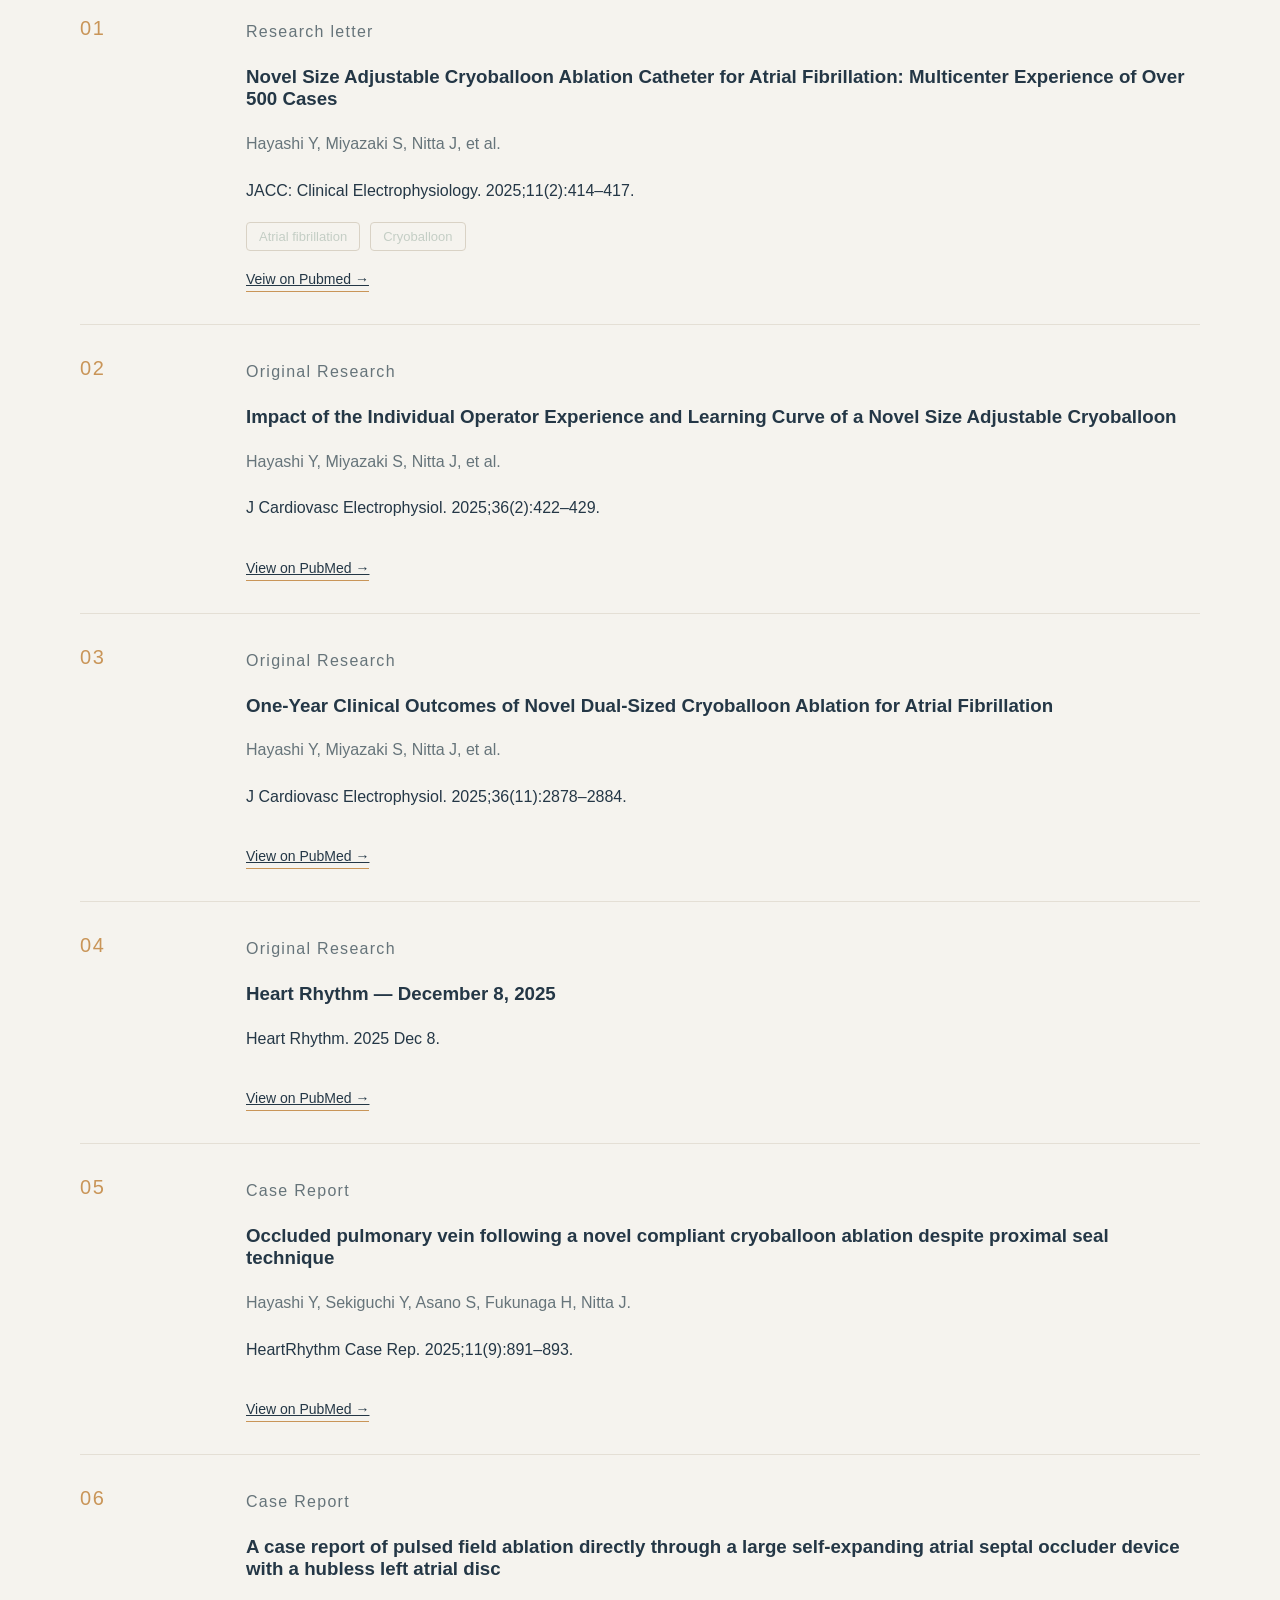
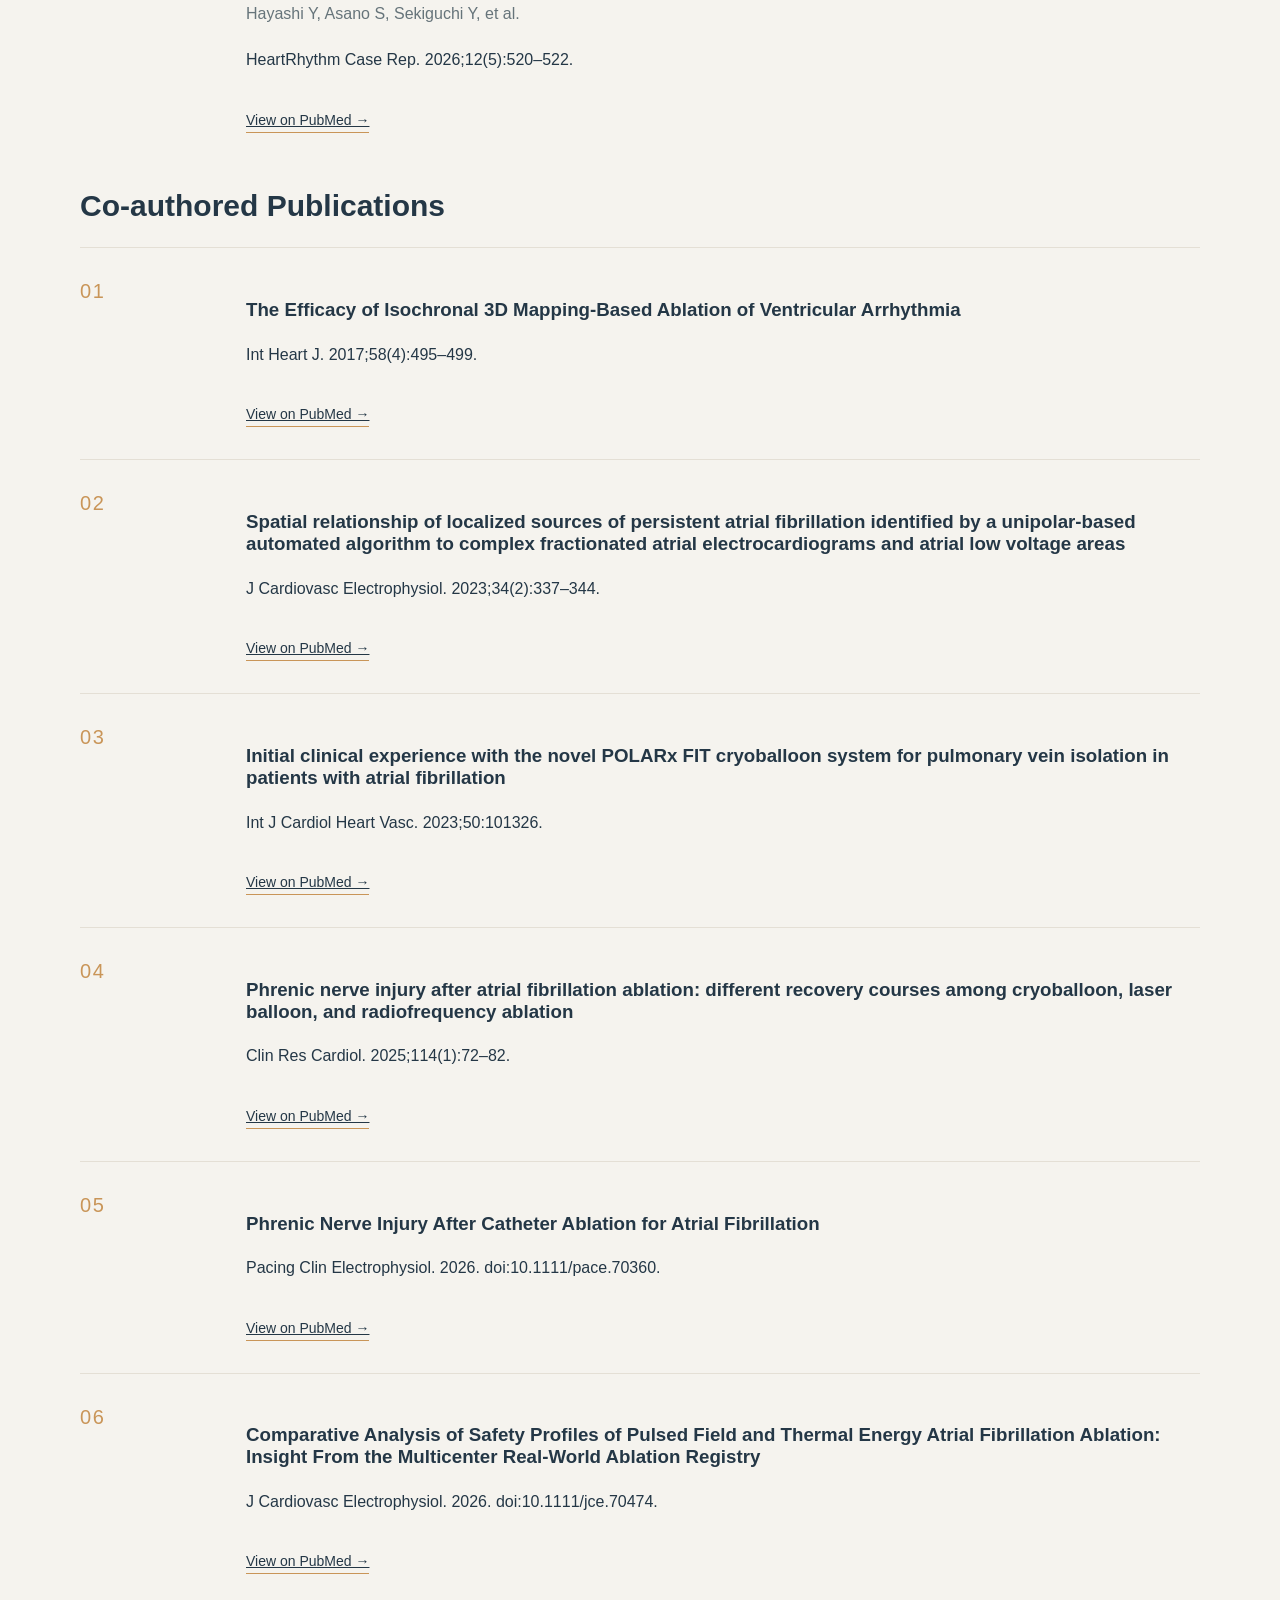
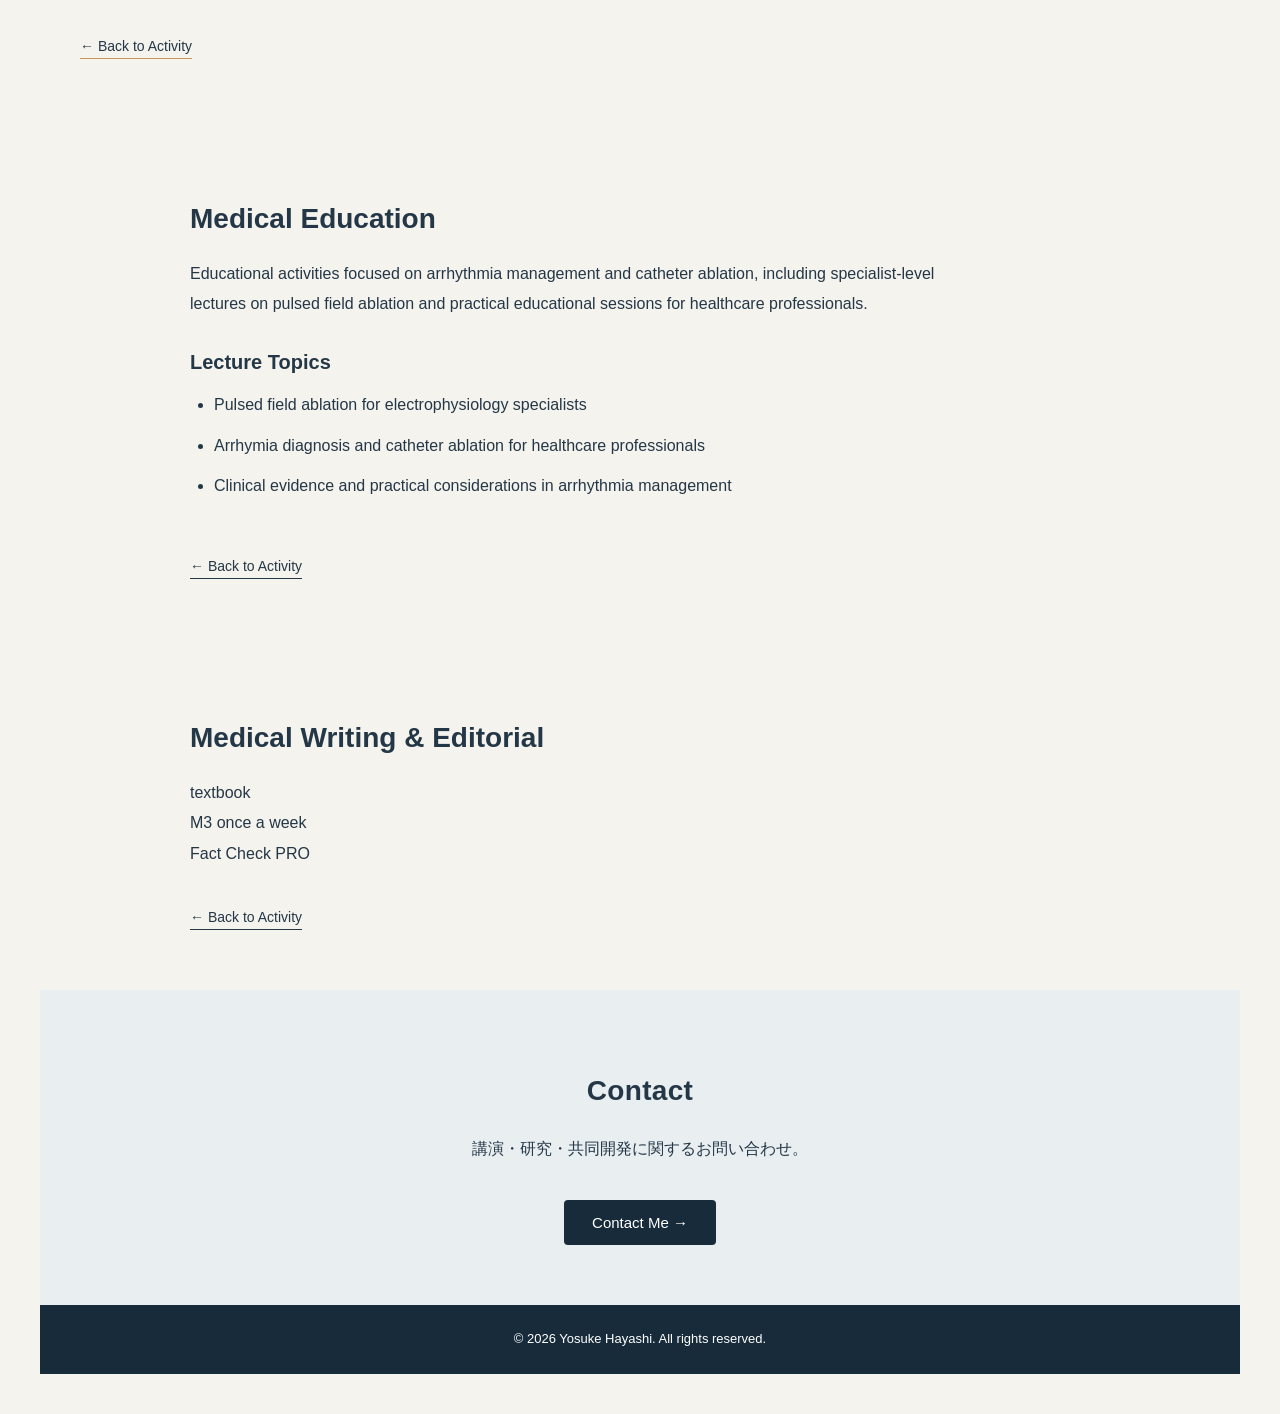
==== commit 9b600580: "Fix HTML syntax for article class attribute" ====
--- a/index.html
+++ b/index.html
@@ -76,7 +76,7 @@
 
       <section id='article-details'>
         <h2>Clinical Research</h2>
-        <article class='publication>
+        <article class='publication'>
           <span class='publication-number'>01</span>
           <div class='publication-content'>
             <p class='publication-type'>Research letter</p>
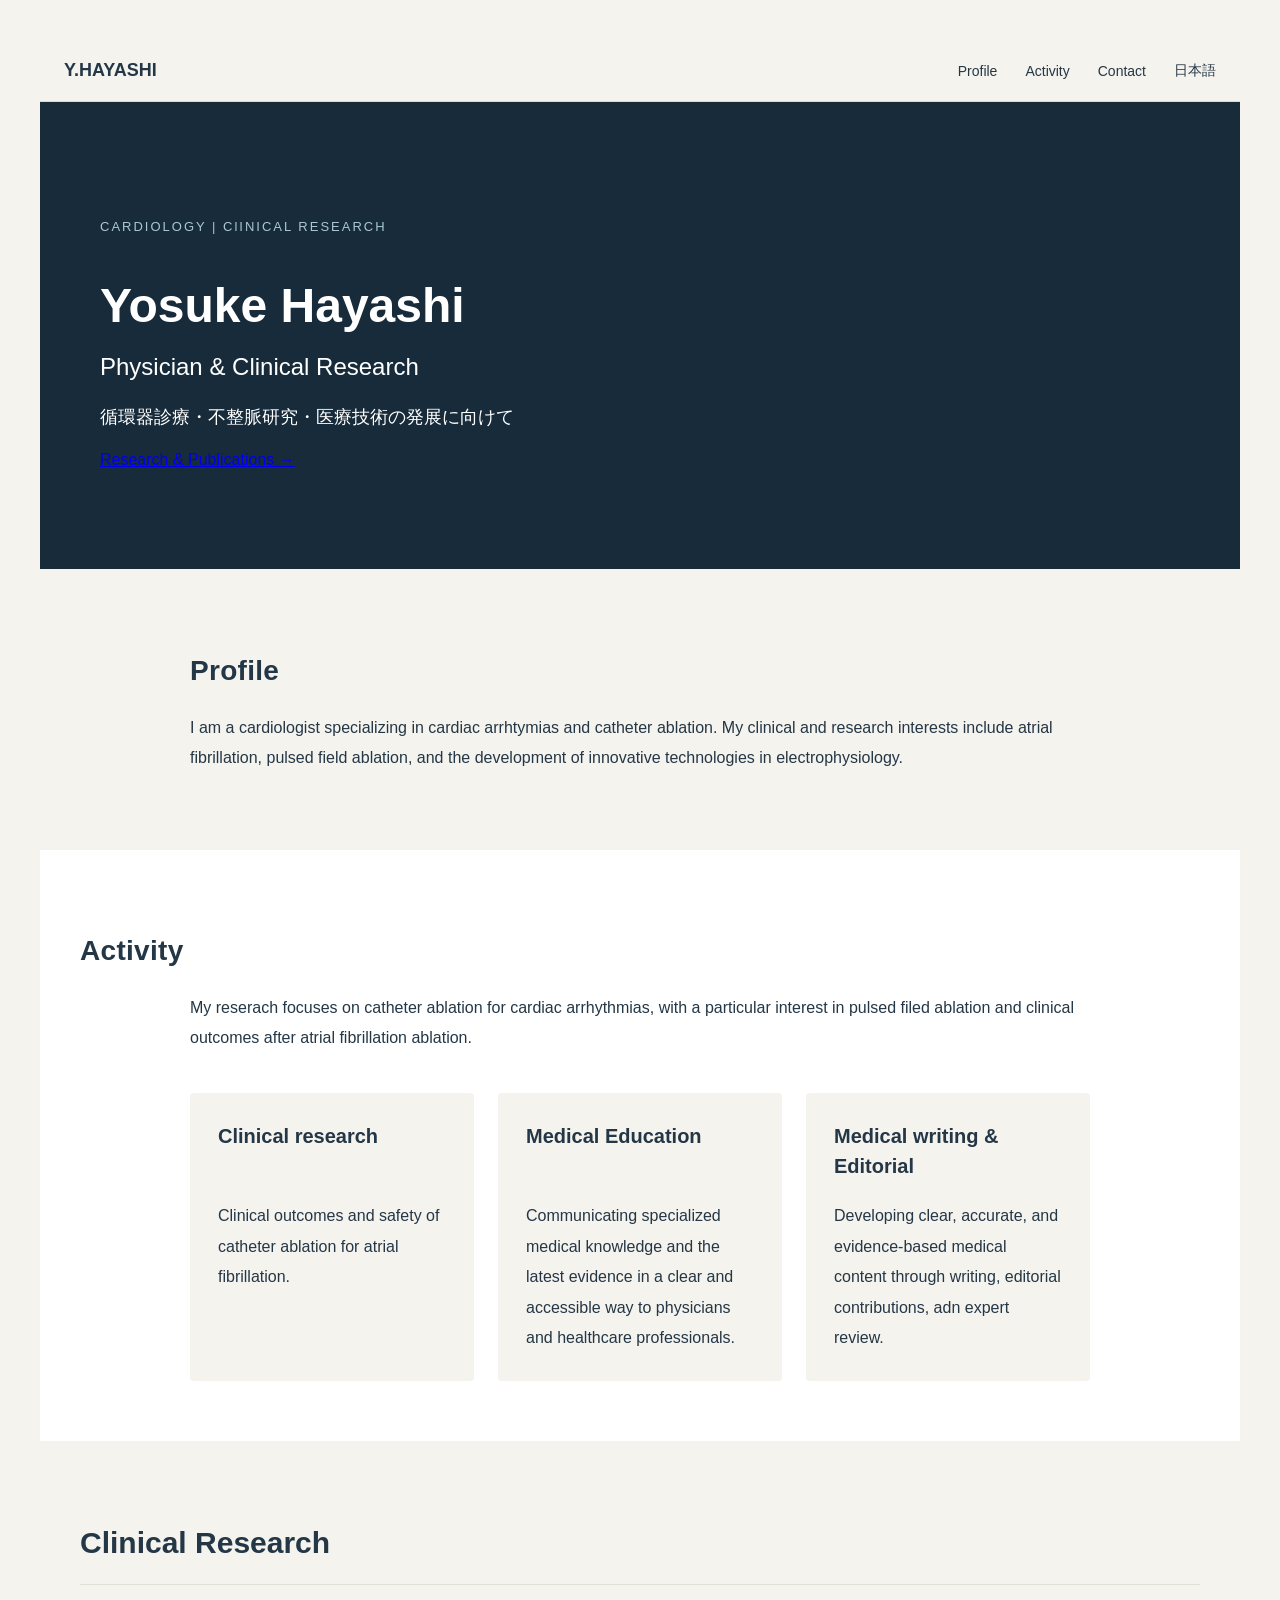
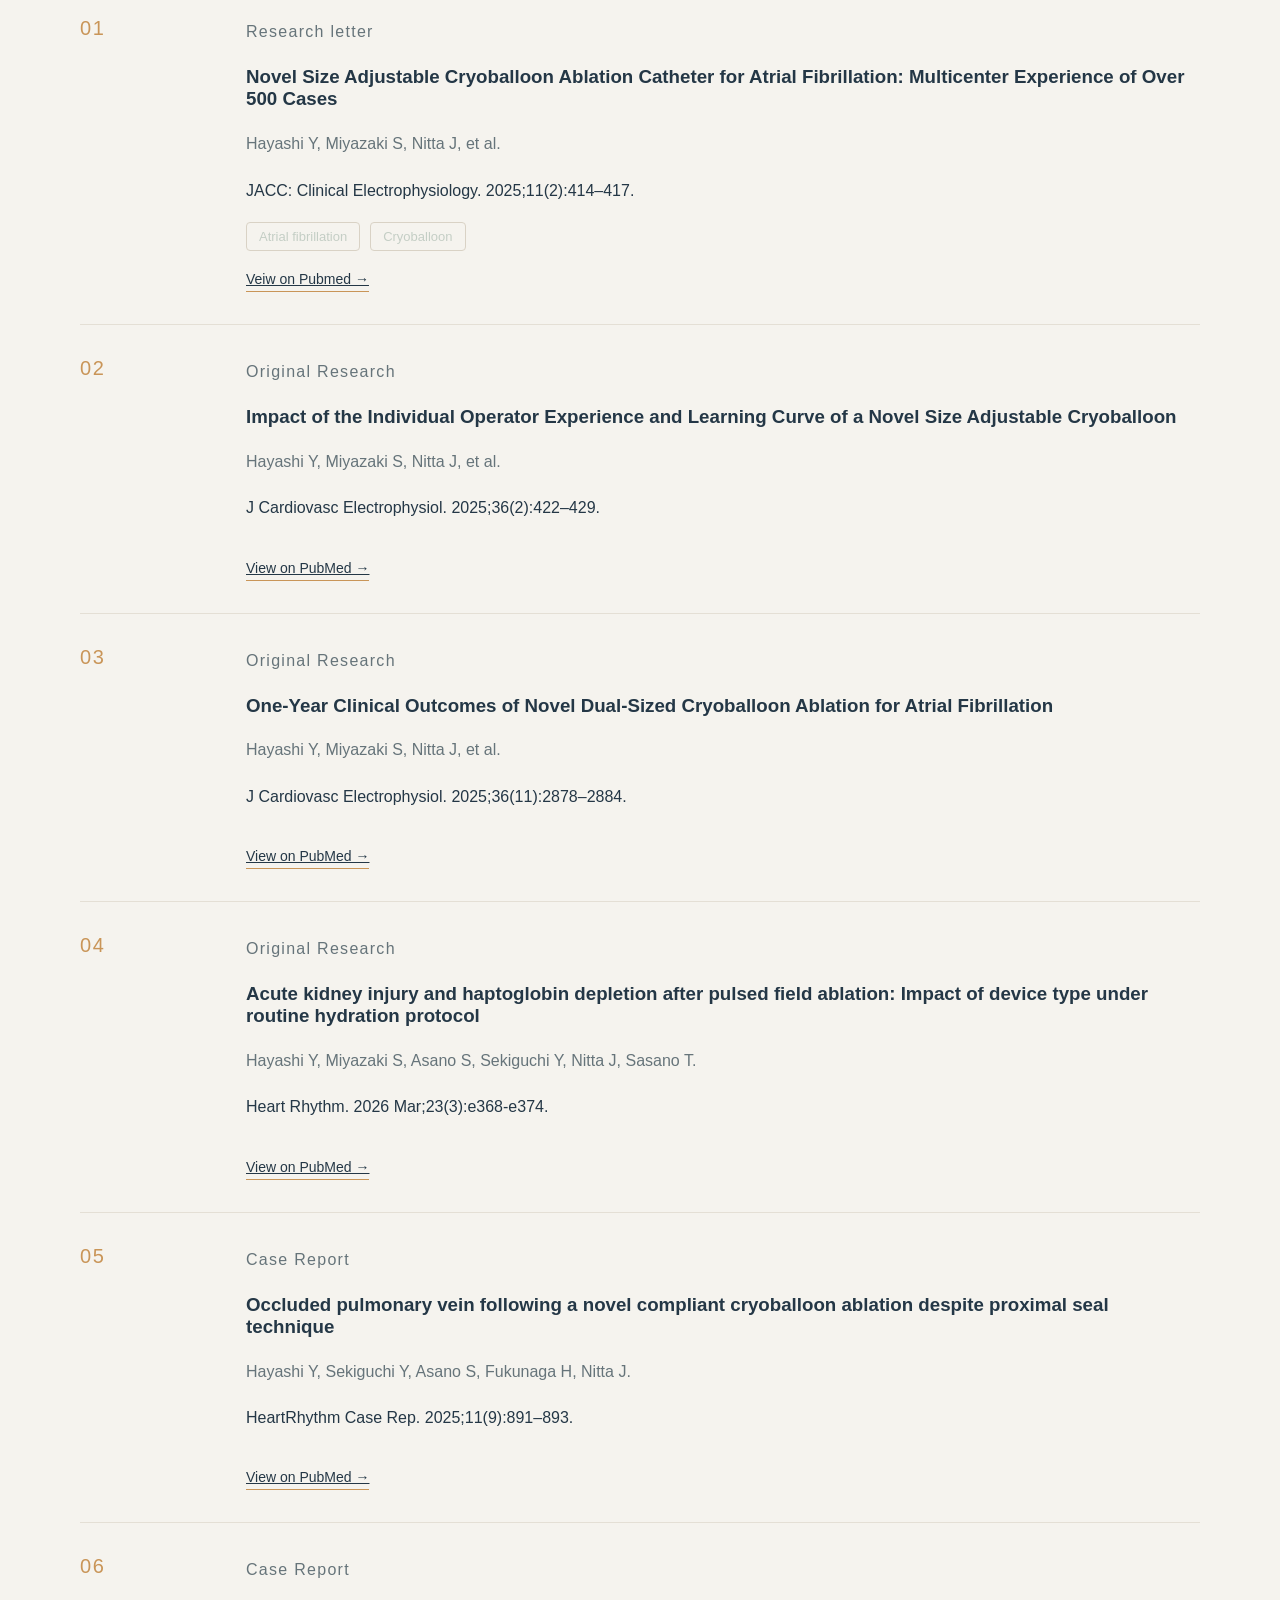
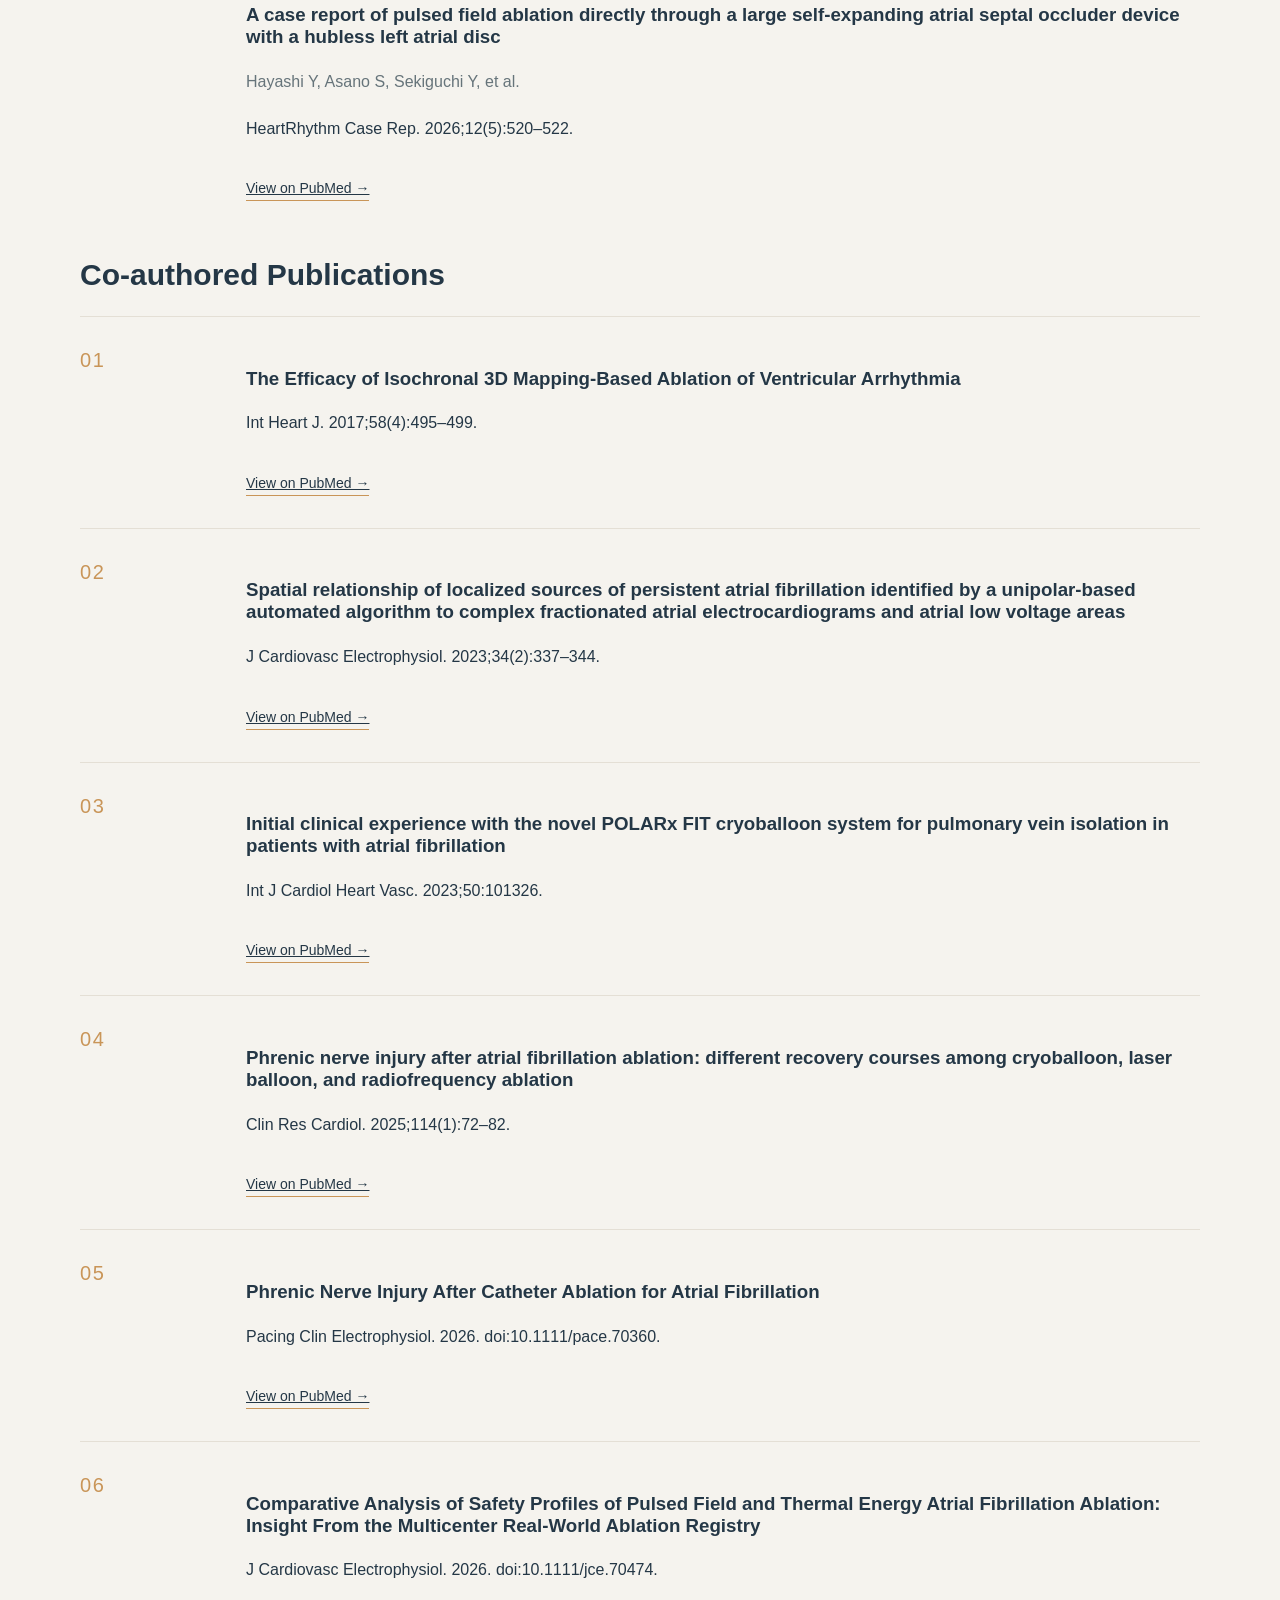
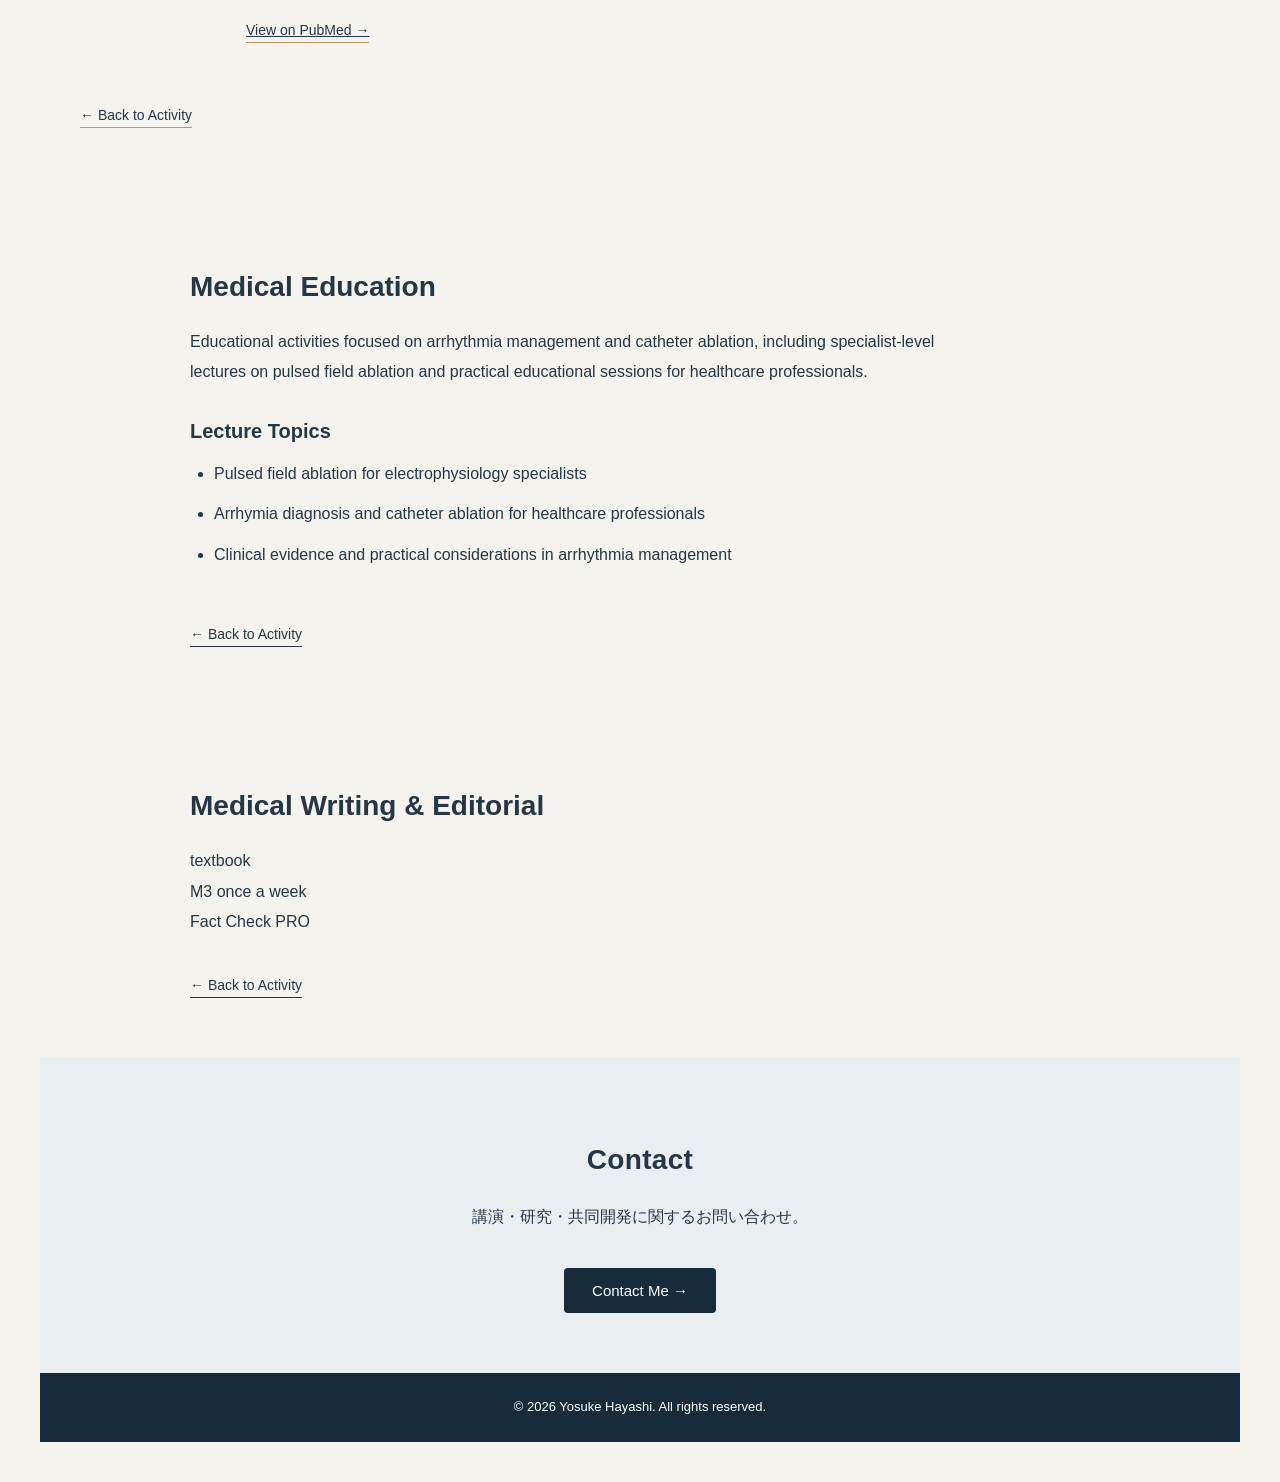
==== commit 3920f171: "Modify publication title and authors in index.html Updated publication details for a research articl" ====
--- a/index.html
+++ b/index.html
@@ -139,10 +139,11 @@
             <h3>
               <a href="https://pubmed.ncbi.nlm.nih.gov/41371531/"
                 target="_blank" rel="noopener noreferrer">
-                Heart Rhythm — December 8, 2025
+                Acute kidney injury and haptoglobin depletion after pulsed field ablation: Impact of device type under routine hydration protocol
               </a>
             </h3>
-            <p class="publication-journal">Heart Rhythm. 2025 Dec 8.</p>
+            <p class="publication-authors">Hayashi Y, Miyazaki S, Asano S, Sekiguchi Y, Nitta J, Sasano T.</p>
+            <p class="publication-journal">Heart Rhythm. 2026 Mar;23(3):e368-e374.</p>
             <a class="publication-link"
               href="https://pubmed.ncbi.nlm.nih.gov/41371531/"
               target="_blank" rel="noopener noreferrer">View on PubMed →</a>
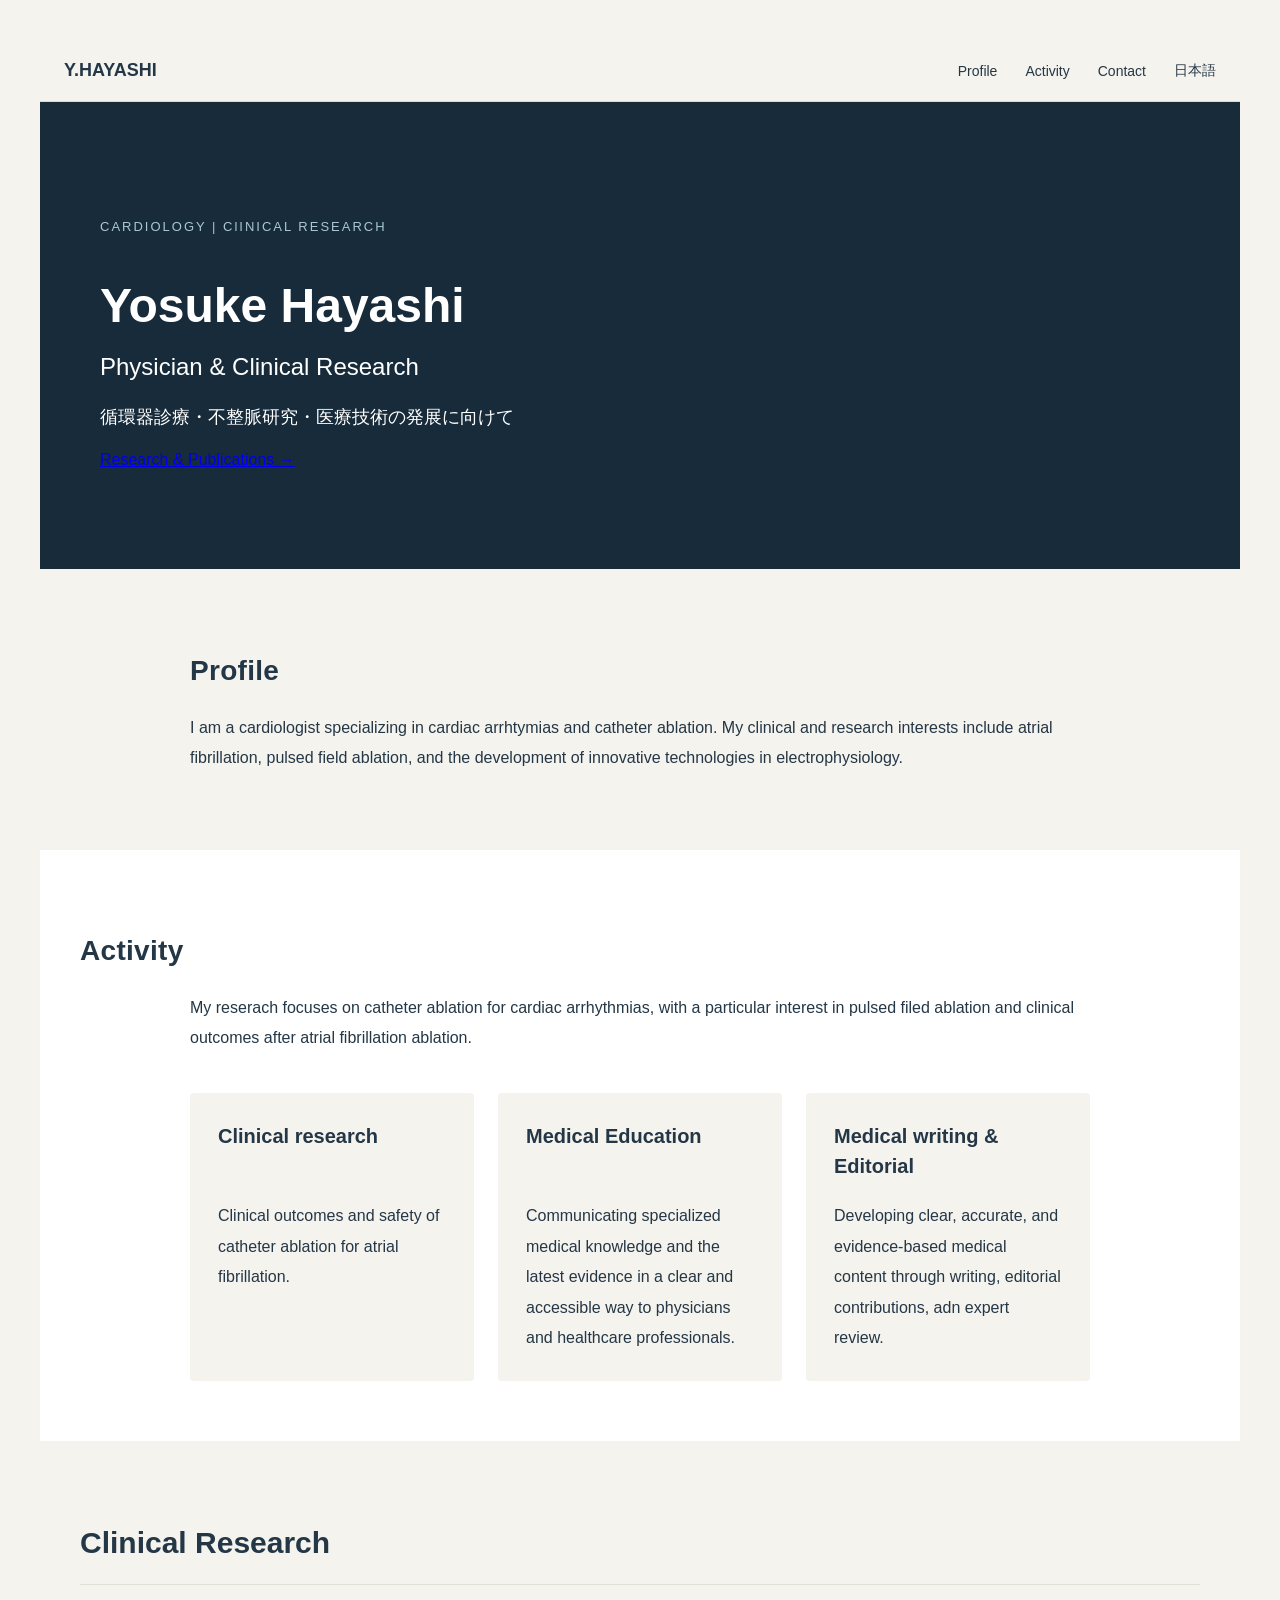
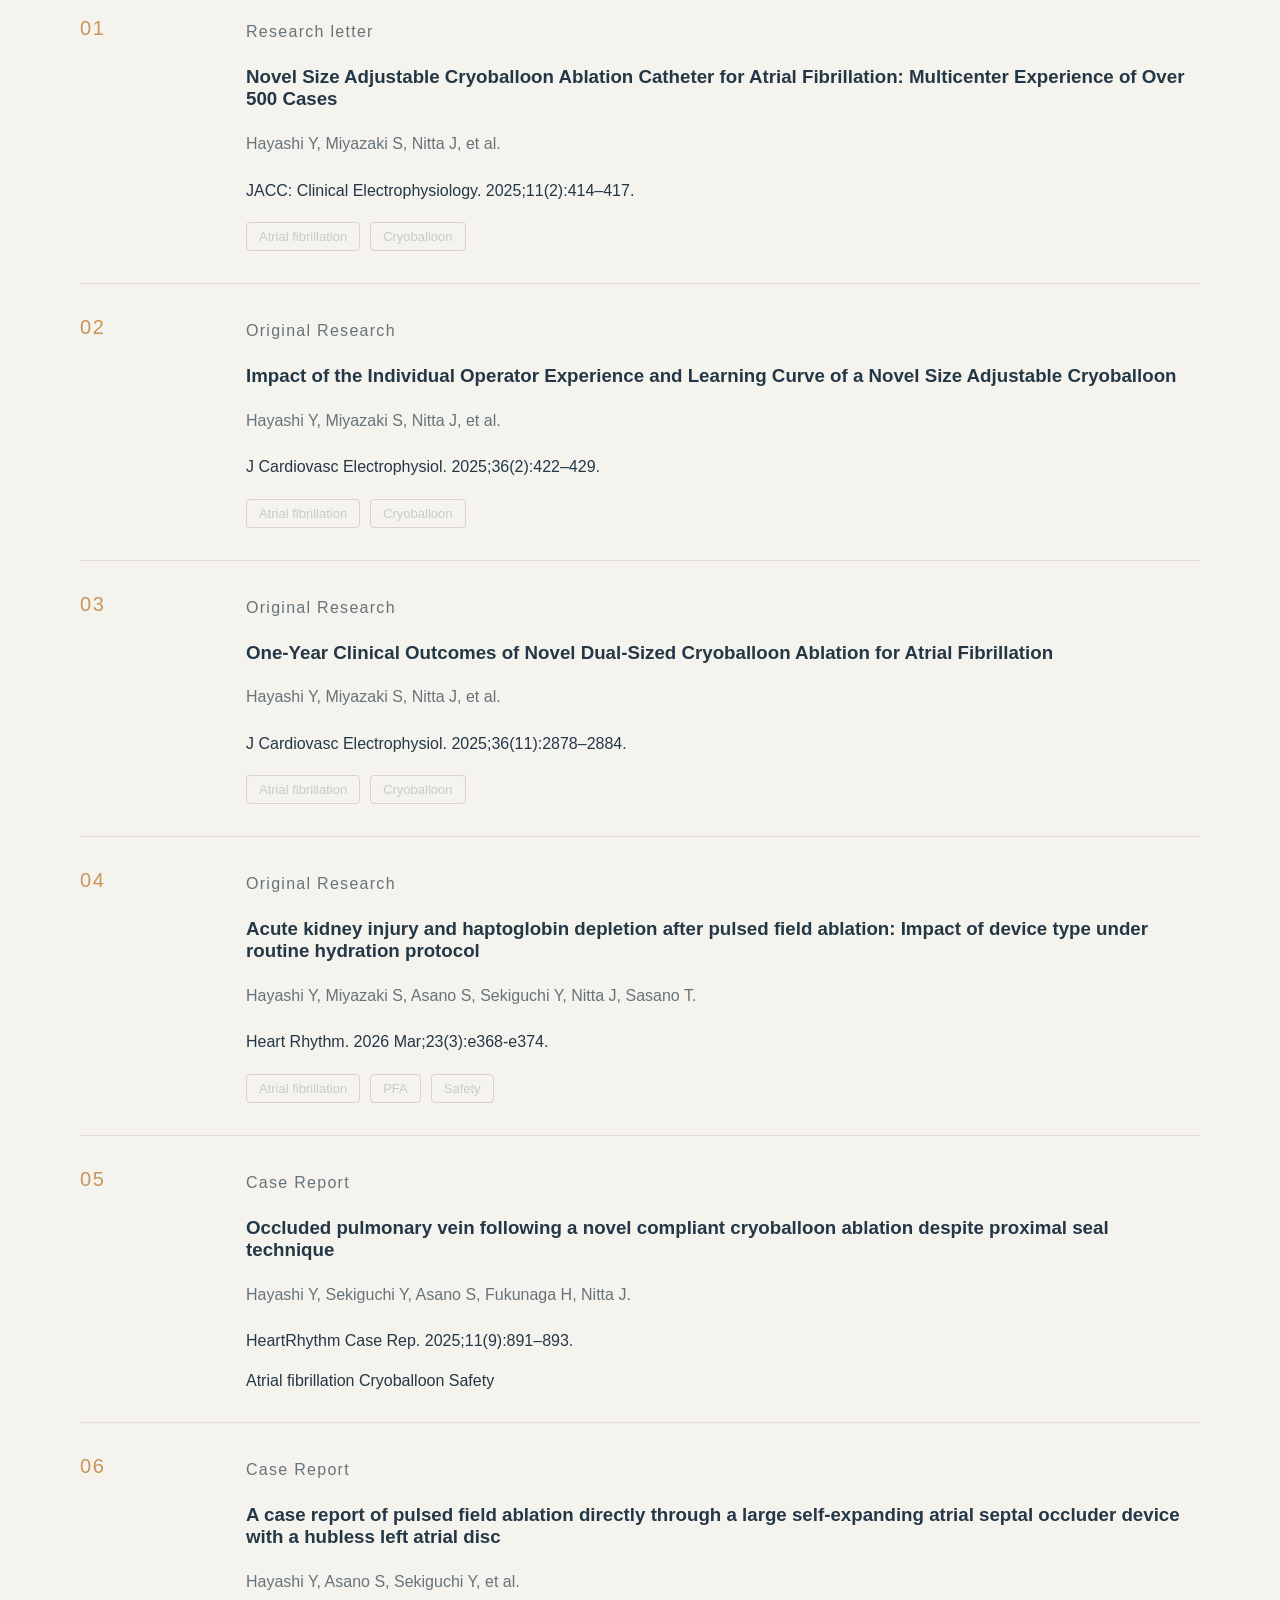
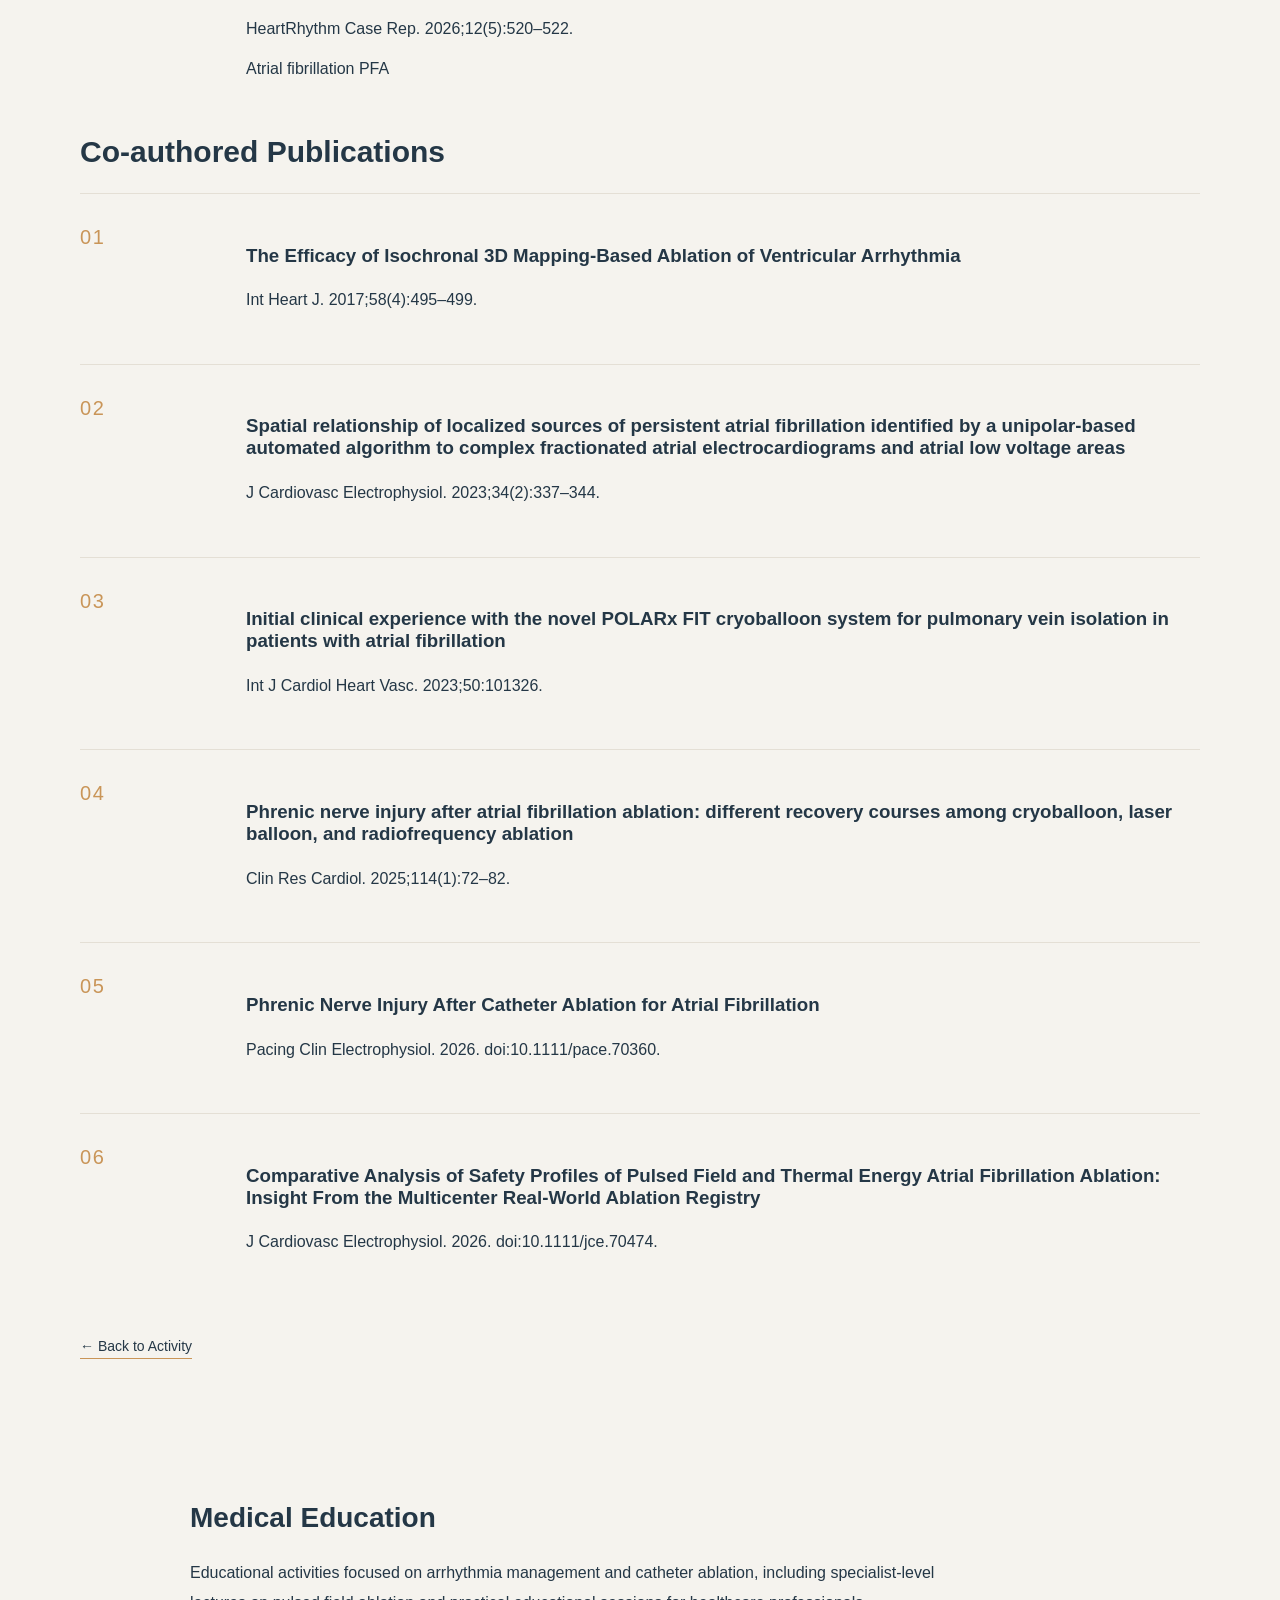
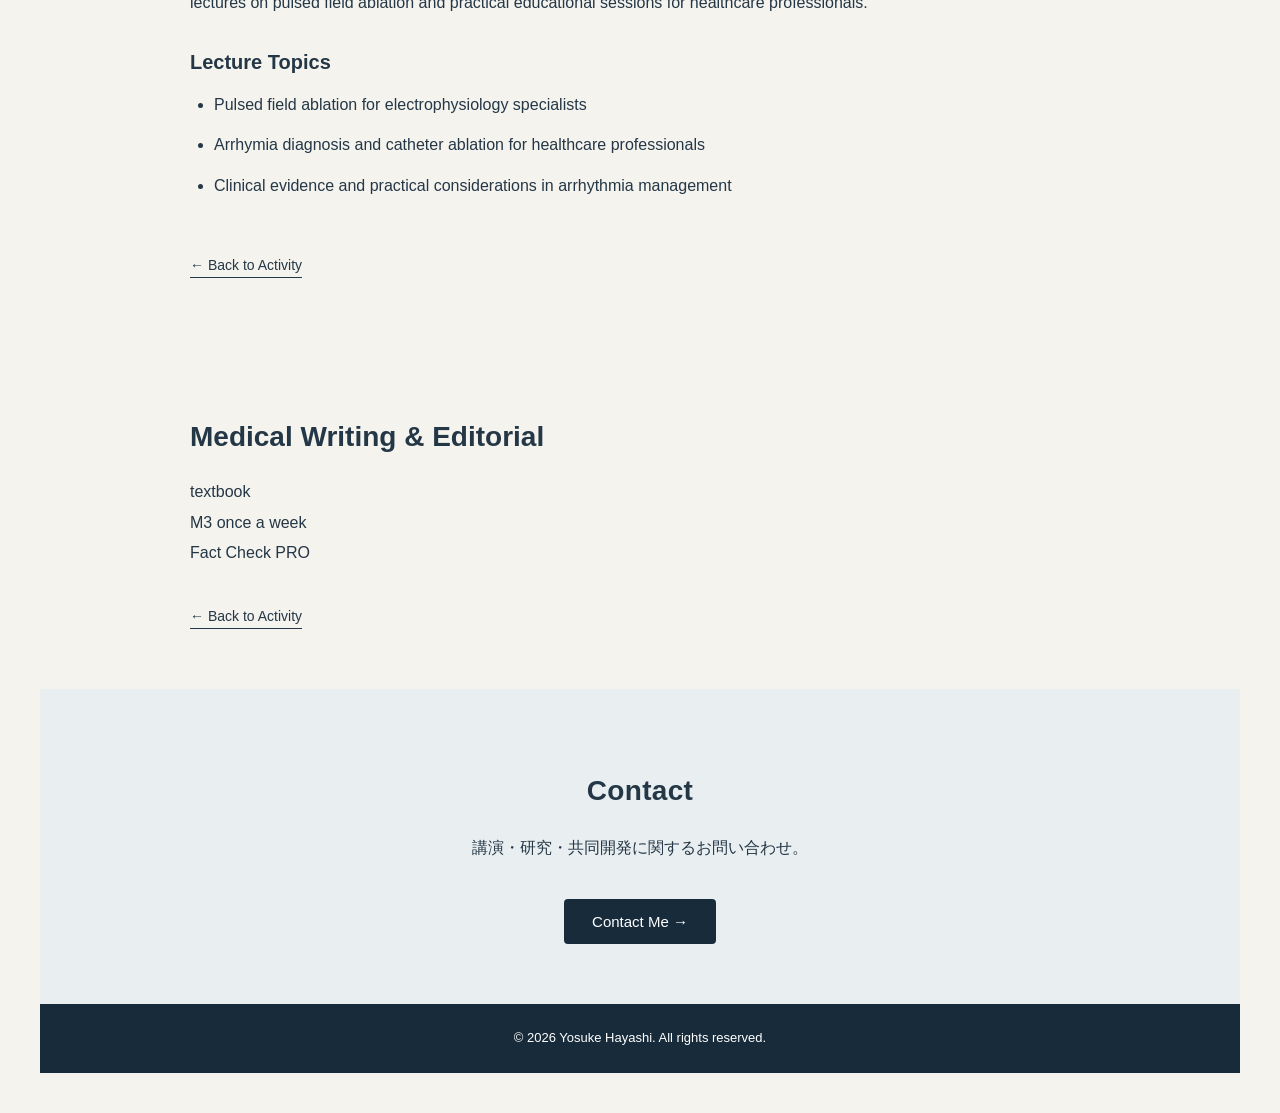
==== commit eca9bb7d: "Remove publication links and add tags Removed publication links and added tags for several articles." ====
--- a/index.html
+++ b/index.html
@@ -92,9 +92,6 @@
               <span>Atrial fibrillation</span>
               <span>Cryoballoon</span>
             </div>
-            <a class='publication-link'
-              href='https://pubmed.ncbi.nlm.nih.gov/39665710/'
-              target='_blank' rel='noopener noreferrer'> Veiw on Pubmed → </a>
           </div>
         </article>
 
@@ -110,8 +107,10 @@
            </h3>
           <p class="publication-authors">Hayashi Y, Miyazaki S, Nitta J, et al.</p>
           <p class="publication-journal">J Cardiovasc Electrophysiol. 2025;36(2):422–429.</p>
-          <a class="publication-link" href="https://pubmed.ncbi.nlm.nih.gov/39716407/"
-             target="_blank" rel="noopener noreferrer">View on PubMed →</a>
+            <div class='publication-tags'>
+              <span>Atrial fibrillation</span>
+              <span>Cryoballoon</span>
+            </div>
            </div>
         </article>
         
@@ -126,9 +125,11 @@
               </a>
             </h3>
             <p class="publication-authors">Hayashi Y, Miyazaki S, Nitta J, et al.</p>
-            <p class="publication-journal">J Cardiovasc Electrophysiol. 2025;36(11):2878–2884.</p>
-            <a class="publication-link" href="https://pubmed.ncbi.nlm.nih.gov/40823864/"
-              target="_blank" rel="noopener noreferrer">View on PubMed →</a>    
+            <p class="publication-journal">J Cardiovasc Electrophysiol. 2025;36(11):2878–2884.</p> 
+            <div class='publication-tags'>
+              <span>Atrial fibrillation</span>
+              <span>Cryoballoon</span>
+            </div>
           </div>
         </article>            
 
@@ -144,9 +145,11 @@
             </h3>
             <p class="publication-authors">Hayashi Y, Miyazaki S, Asano S, Sekiguchi Y, Nitta J, Sasano T.</p>
             <p class="publication-journal">Heart Rhythm. 2026 Mar;23(3):e368-e374.</p>
-            <a class="publication-link"
-              href="https://pubmed.ncbi.nlm.nih.gov/41371531/"
-              target="_blank" rel="noopener noreferrer">View on PubMed →</a>
+            <div class='publication-tags'>
+              <span>Atrial fibrillation</span>
+              <span>PFA</span>
+              <span>Safety</span>
+            </div>
           </div>
         </article>
 
@@ -160,15 +163,11 @@
                 Occluded pulmonary vein following a novel compliant cryoballoon ablation despite proximal seal technique
                 </a>
                 </h3>
-            <p class="publication-authors">
-              Hayashi Y, Sekiguchi Y, Asano S, Fukunaga H, Nitta J.
-            </p>
-            <p class="publication-journal">
-              HeartRhythm Case Rep. 2025;11(9):891–893.
-            </p>
-            <a class="publication-link"
-              href="https://pubmed.ncbi.nlm.nih.gov/41333922/"
-              target="_blank" rel="noopener noreferrer">View on PubMed →</a>
+            <p class="publication-authors">Hayashi Y, Sekiguchi Y, Asano S, Fukunaga H, Nitta J.</p>
+            <p class="publication-journal"> HeartRhythm Case Rep. 2025;11(9):891–893.</p>
+              <span>Atrial fibrillation</span>
+              <span>Cryoballoon</span>
+              <span>Safety</span>            
           </div>
         </article>
         
@@ -184,14 +183,10 @@
             </h3>
             <p class="publication-authors">Hayashi Y, Asano S, Sekiguchi Y, et al.</p>
             <p class="publication-journal">HeartRhythm Case Rep. 2026;12(5):520–522.</p>
-            <a class="publication-link" href="https://pubmed.ncbi.nlm.nih.gov/42181133/"
-              target="_blank" rel="noopener noreferrer">View on PubMed →</a>
-          </div>
-        </article>
-
-        
-
-        
+              <span>Atrial fibrillation</span>
+              <span>PFA</span>
+          </div>
+        </article>      
 
  <h2>Co-authored Publications</h2>
 
@@ -205,8 +200,6 @@
         </a>
       </h3>
       <p class="publication-journal">Int Heart J. 2017;58(4):495–499.</p>
-      <a class="publication-link" href="https://pubmed.ncbi.nlm.nih.gov/28717114/"
-         target="_blank" rel="noopener noreferrer">View on PubMed →</a>
     </div>
   </article>
 
@@ -220,8 +213,6 @@
         </a>
       </h3>
       <p class="publication-journal">J Cardiovasc Electrophysiol. 2023;34(2):337–344.</p>
-      <a class="publication-link" href="https://pubmed.ncbi.nlm.nih.gov/36423234/"
-         target="_blank" rel="noopener noreferrer">View on PubMed →</a>
     </div>
   </article>
 
@@ -235,8 +226,6 @@
         </a>
       </h3>
       <p class="publication-journal">Int J Cardiol Heart Vasc. 2023;50:101326.</p>
-      <a class="publication-link" href="https://pubmed.ncbi.nlm.nih.gov/38192687/"
-         target="_blank" rel="noopener noreferrer">View on PubMed →</a>
     </div>
   </article>
 
@@ -250,8 +239,6 @@
         </a>
       </h3>
       <p class="publication-journal">Clin Res Cardiol. 2025;114(1):72–82.</p>
-      <a class="publication-link" href="https://pubmed.ncbi.nlm.nih.gov/38170250/"
-         target="_blank" rel="noopener noreferrer">View on PubMed →</a>
     </div>
   </article>
 
@@ -265,8 +252,6 @@
         </a>
       </h3>
       <p class="publication-journal">Pacing Clin Electrophysiol. 2026. doi:10.1111/pace.70360.</p>
-      <a class="publication-link" href="https://pubmed.ncbi.nlm.nih.gov/42460808/"
-         target="_blank" rel="noopener noreferrer">View on PubMed →</a>
     </div>
   </article>
 
@@ -280,8 +265,6 @@
         </a>
       </h3>
       <p class="publication-journal">J Cardiovasc Electrophysiol. 2026. doi:10.1111/jce.70474.</p>
-      <a class="publication-link" href="https://pubmed.ncbi.nlm.nih.gov/42555553/"
-         target="_blank" rel="noopener noreferrer">View on PubMed →</a>
     </div>
   </article>
         
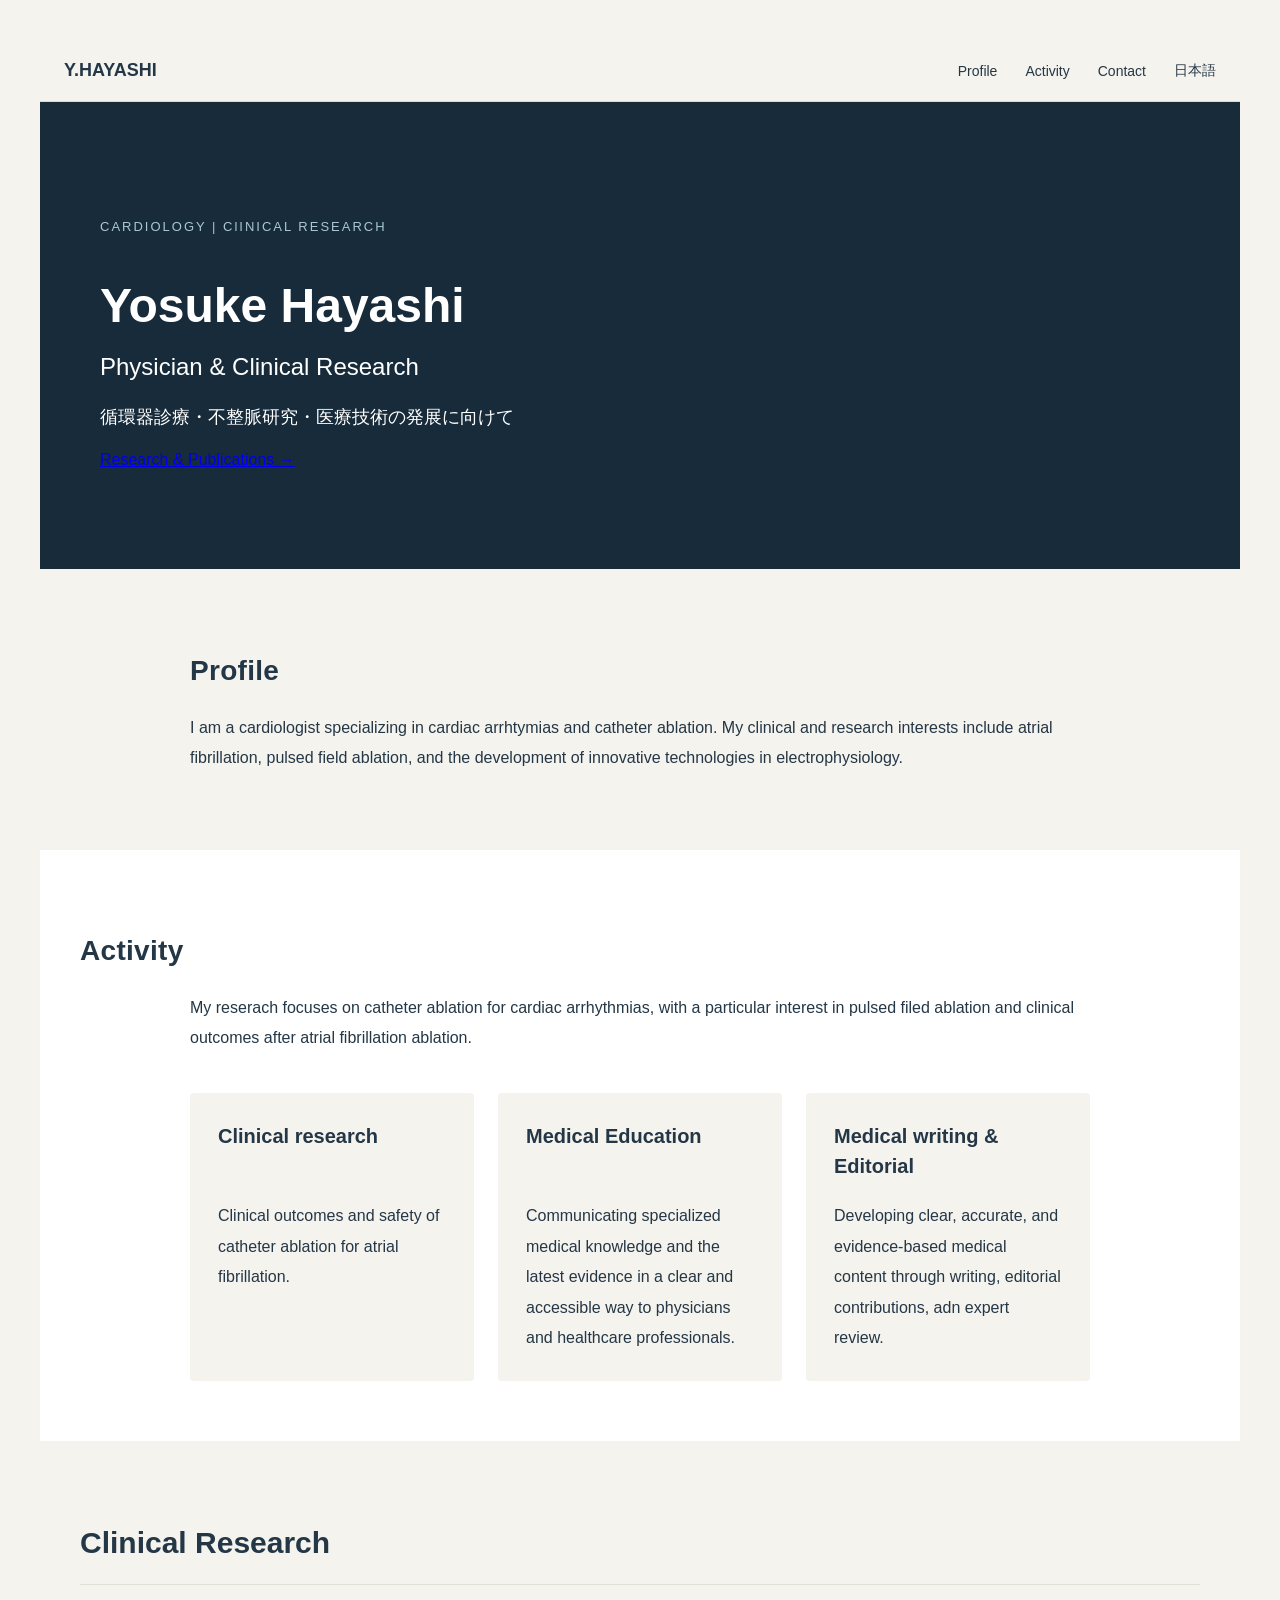
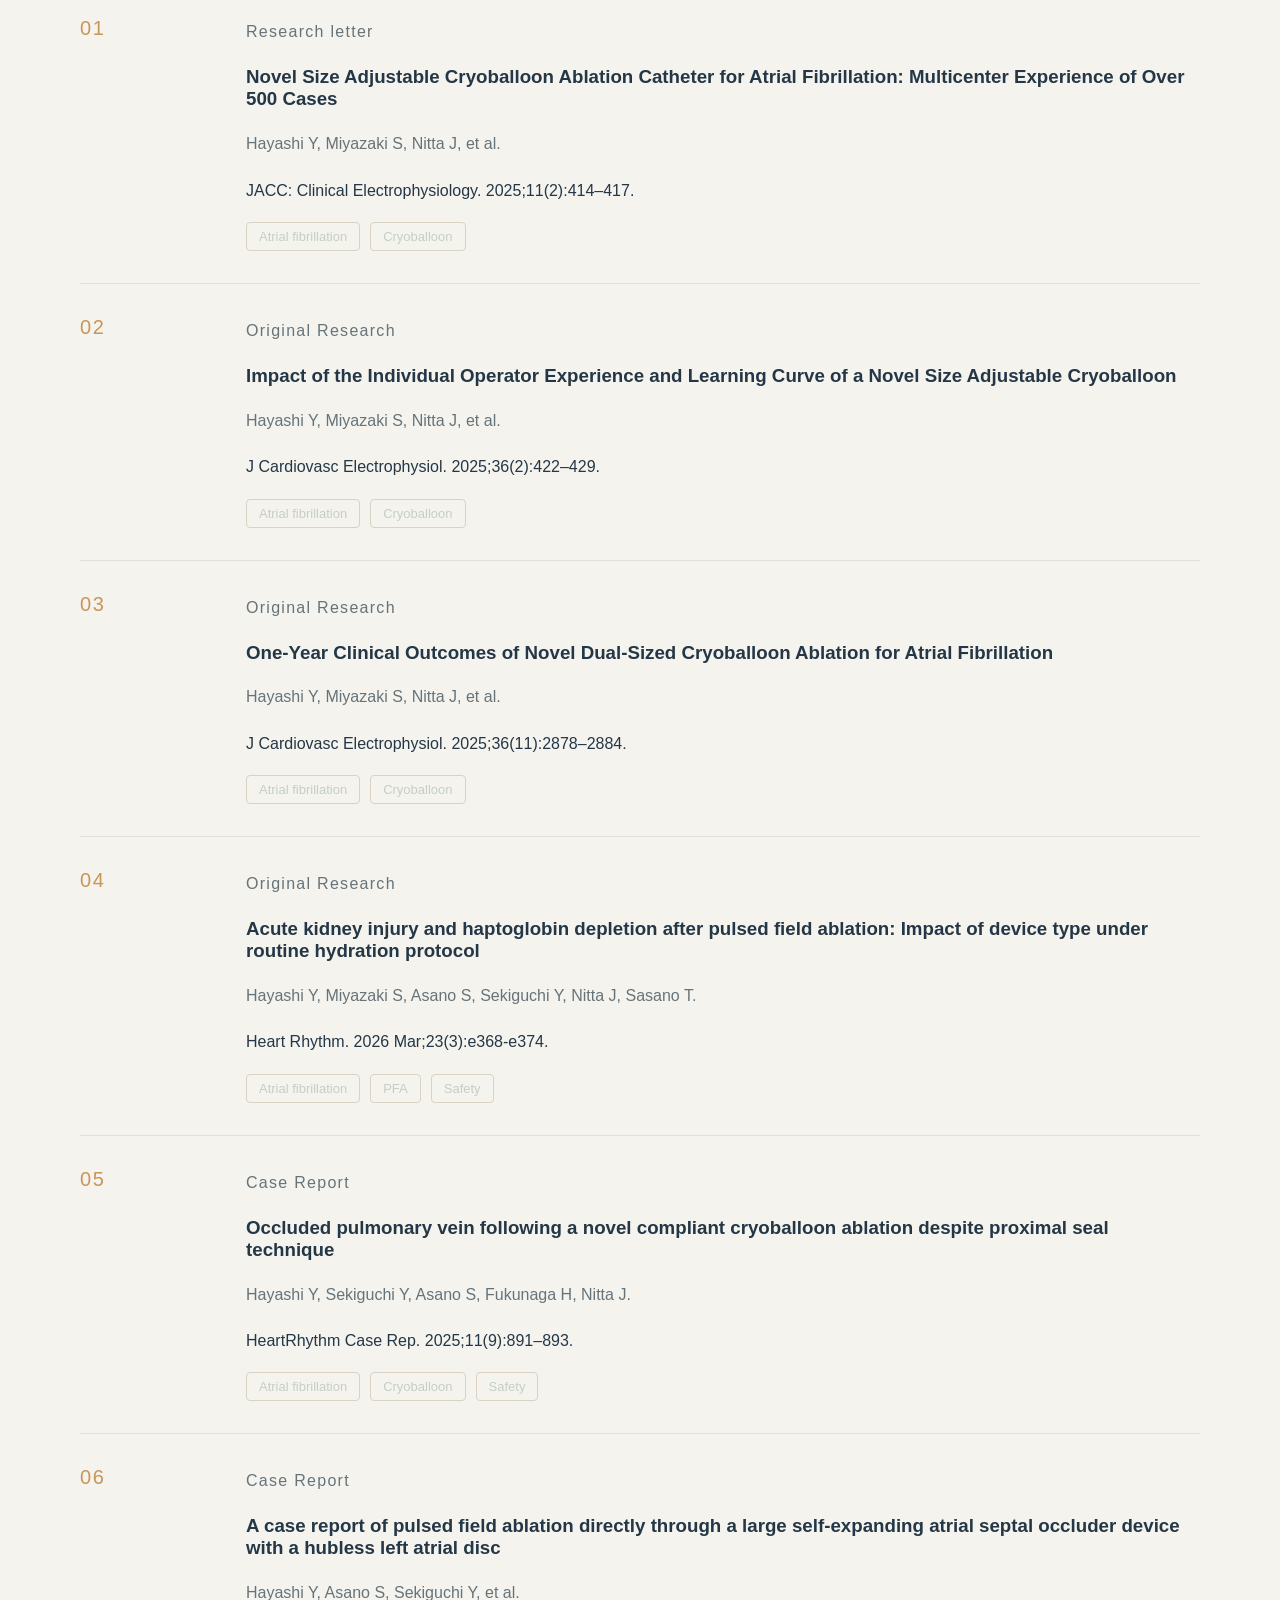
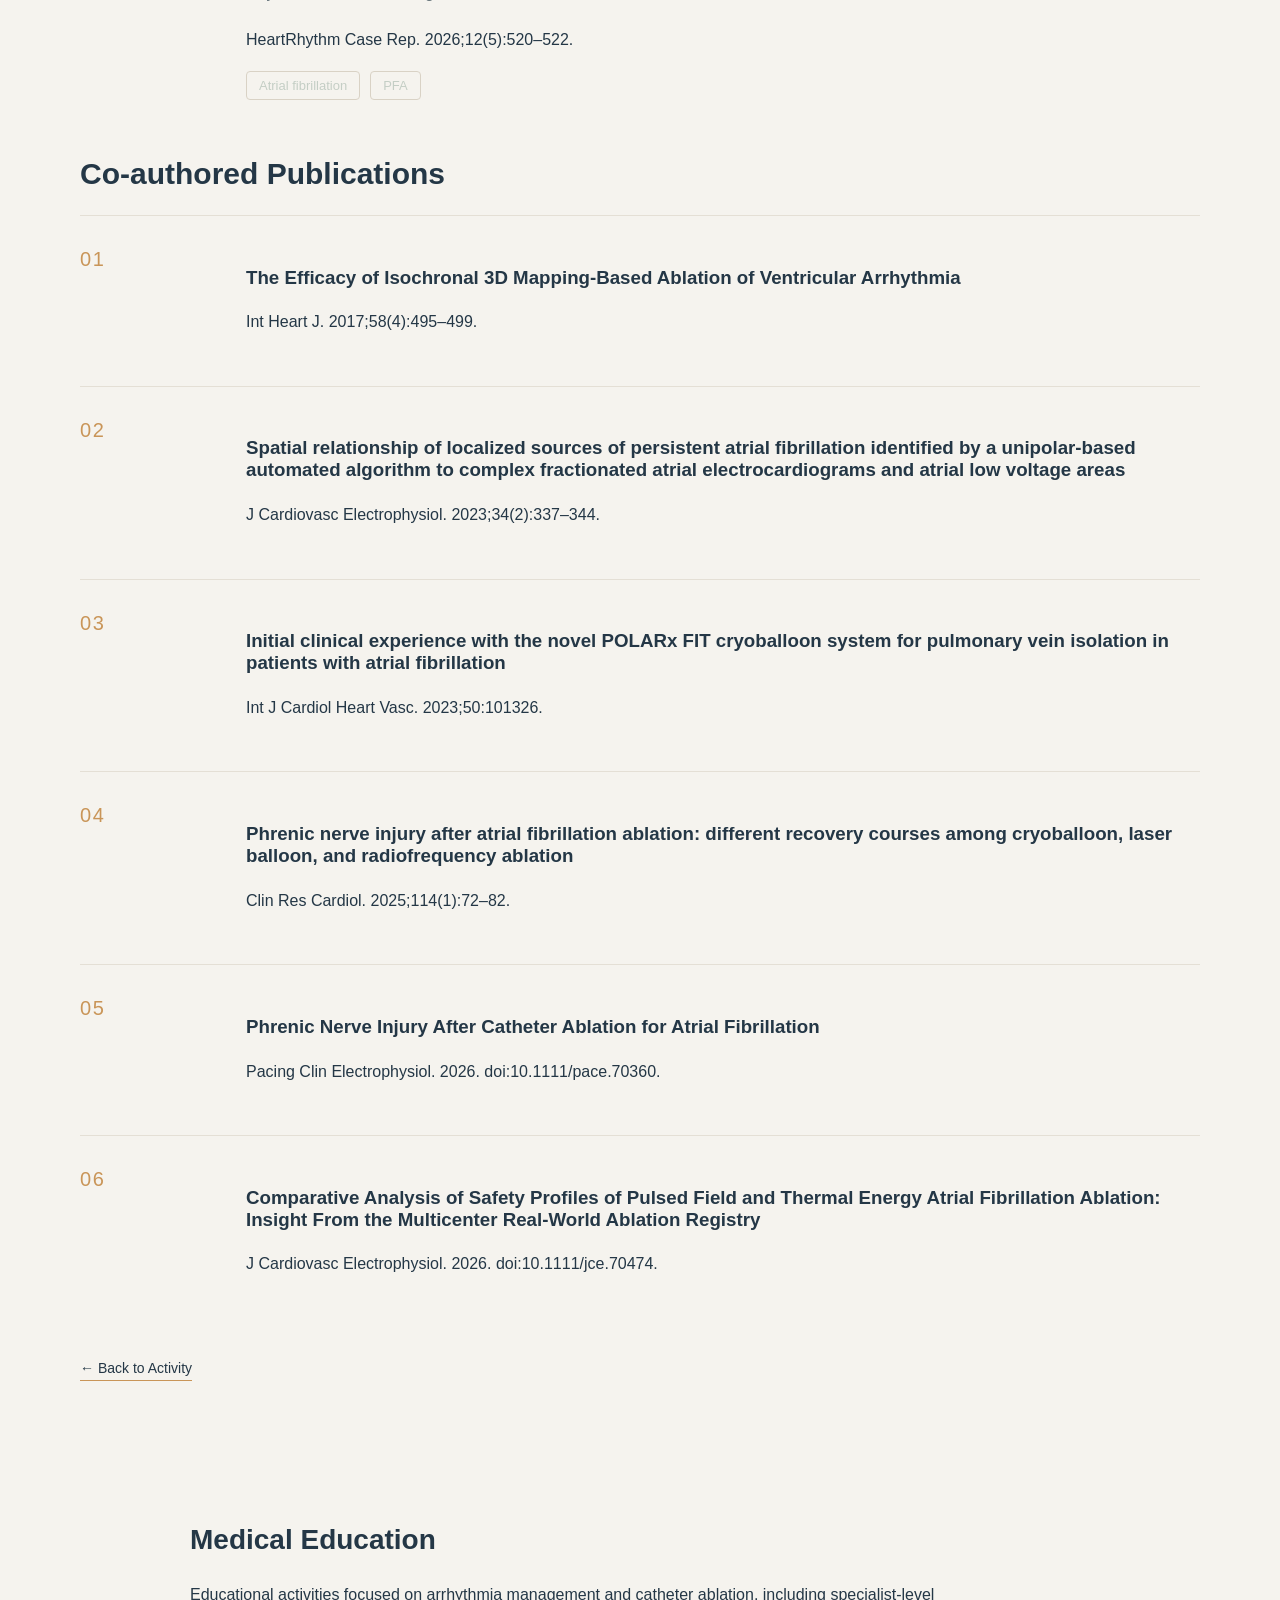
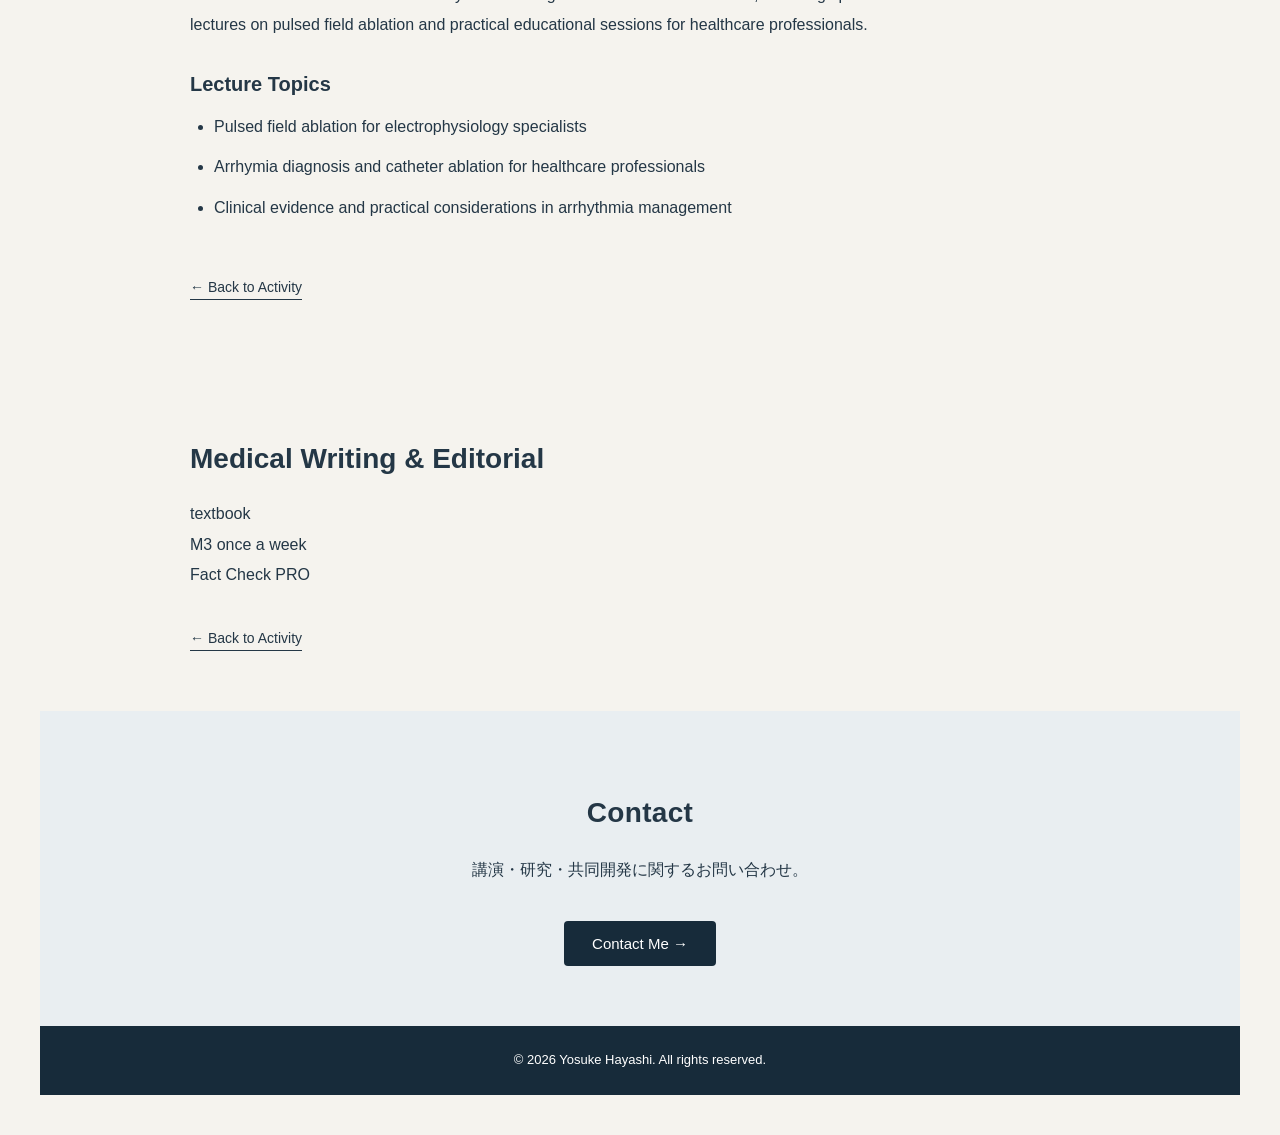
==== commit 4ba4070c: "Add publication tags to articles in index.html" ====
--- a/index.html
+++ b/index.html
@@ -165,9 +165,11 @@
                 </h3>
             <p class="publication-authors">Hayashi Y, Sekiguchi Y, Asano S, Fukunaga H, Nitta J.</p>
             <p class="publication-journal"> HeartRhythm Case Rep. 2025;11(9):891–893.</p>
+            <div class='publication-tags'>
               <span>Atrial fibrillation</span>
               <span>Cryoballoon</span>
               <span>Safety</span>            
+              </div>
           </div>
         </article>
         
@@ -183,8 +185,10 @@
             </h3>
             <p class="publication-authors">Hayashi Y, Asano S, Sekiguchi Y, et al.</p>
             <p class="publication-journal">HeartRhythm Case Rep. 2026;12(5):520–522.</p>
+            <div class='publication-tags'>
               <span>Atrial fibrillation</span>
               <span>PFA</span>
+            </div>
           </div>
         </article>      
 
